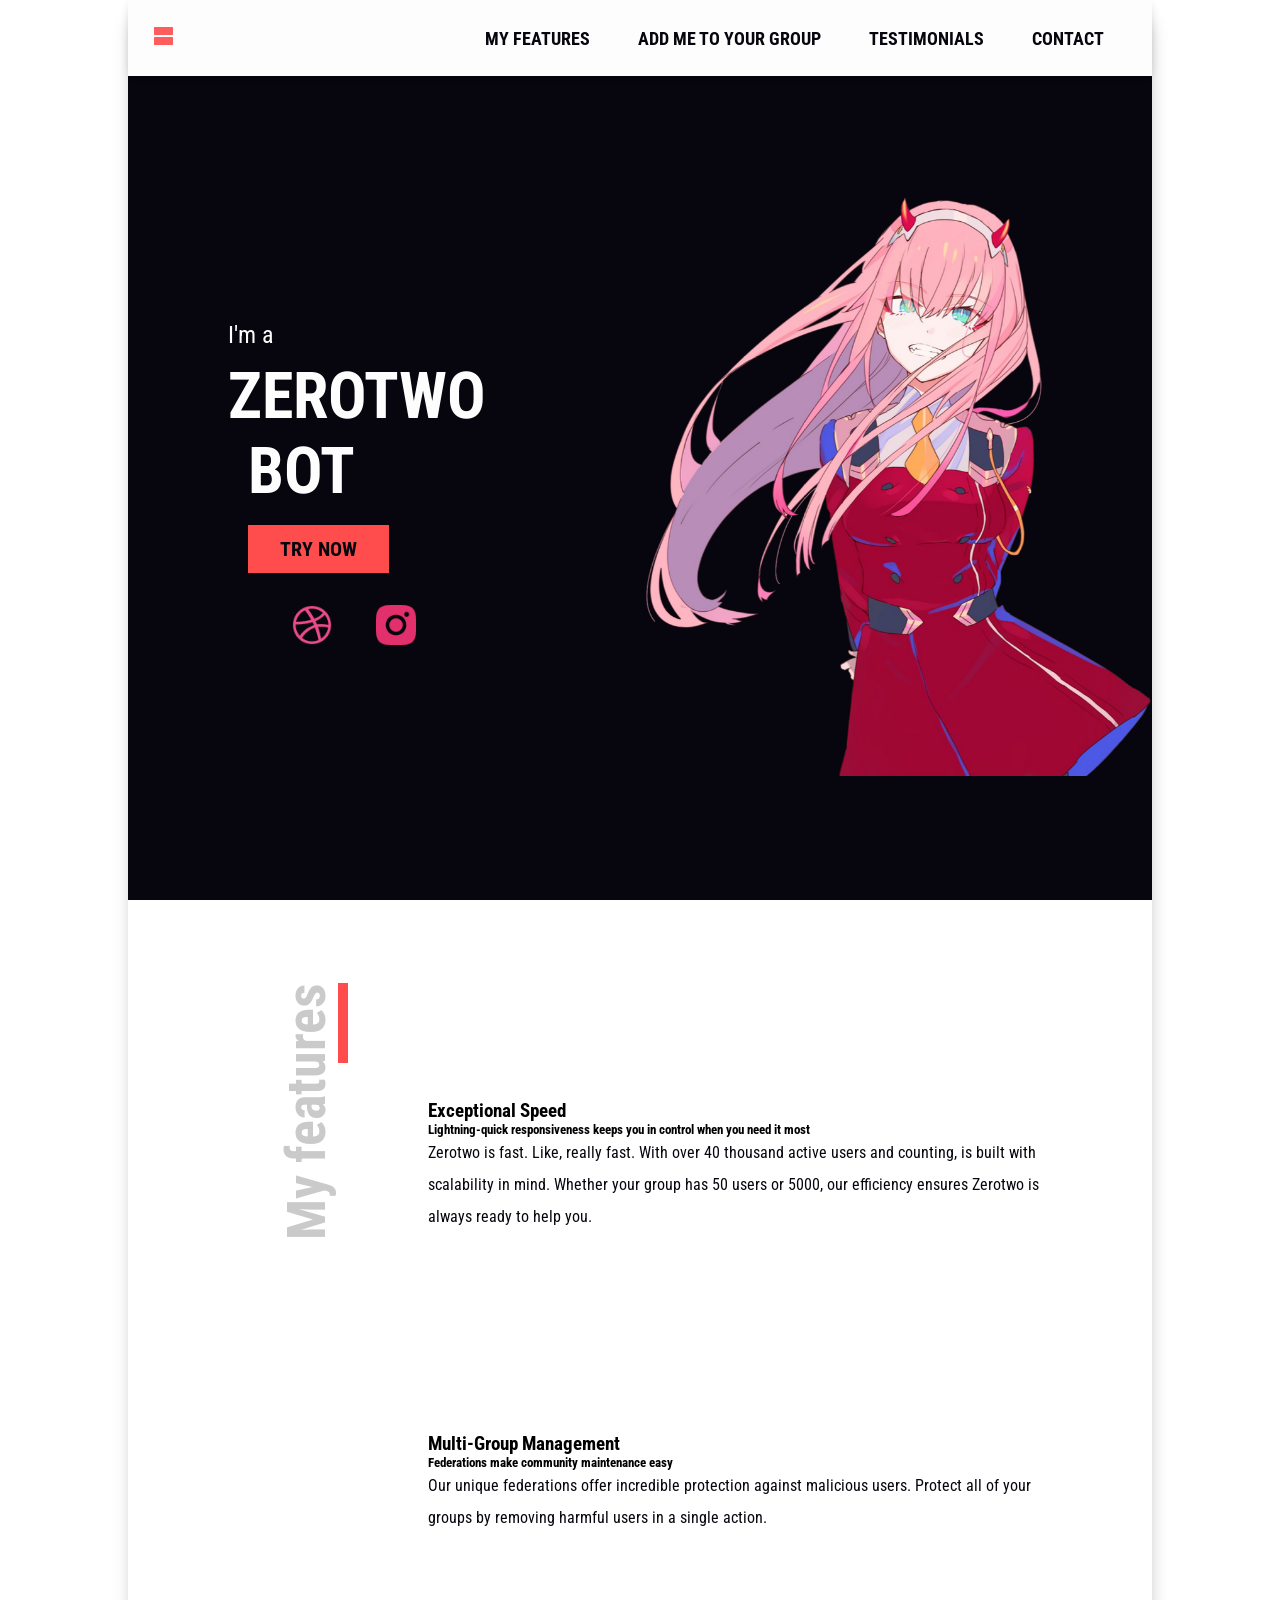
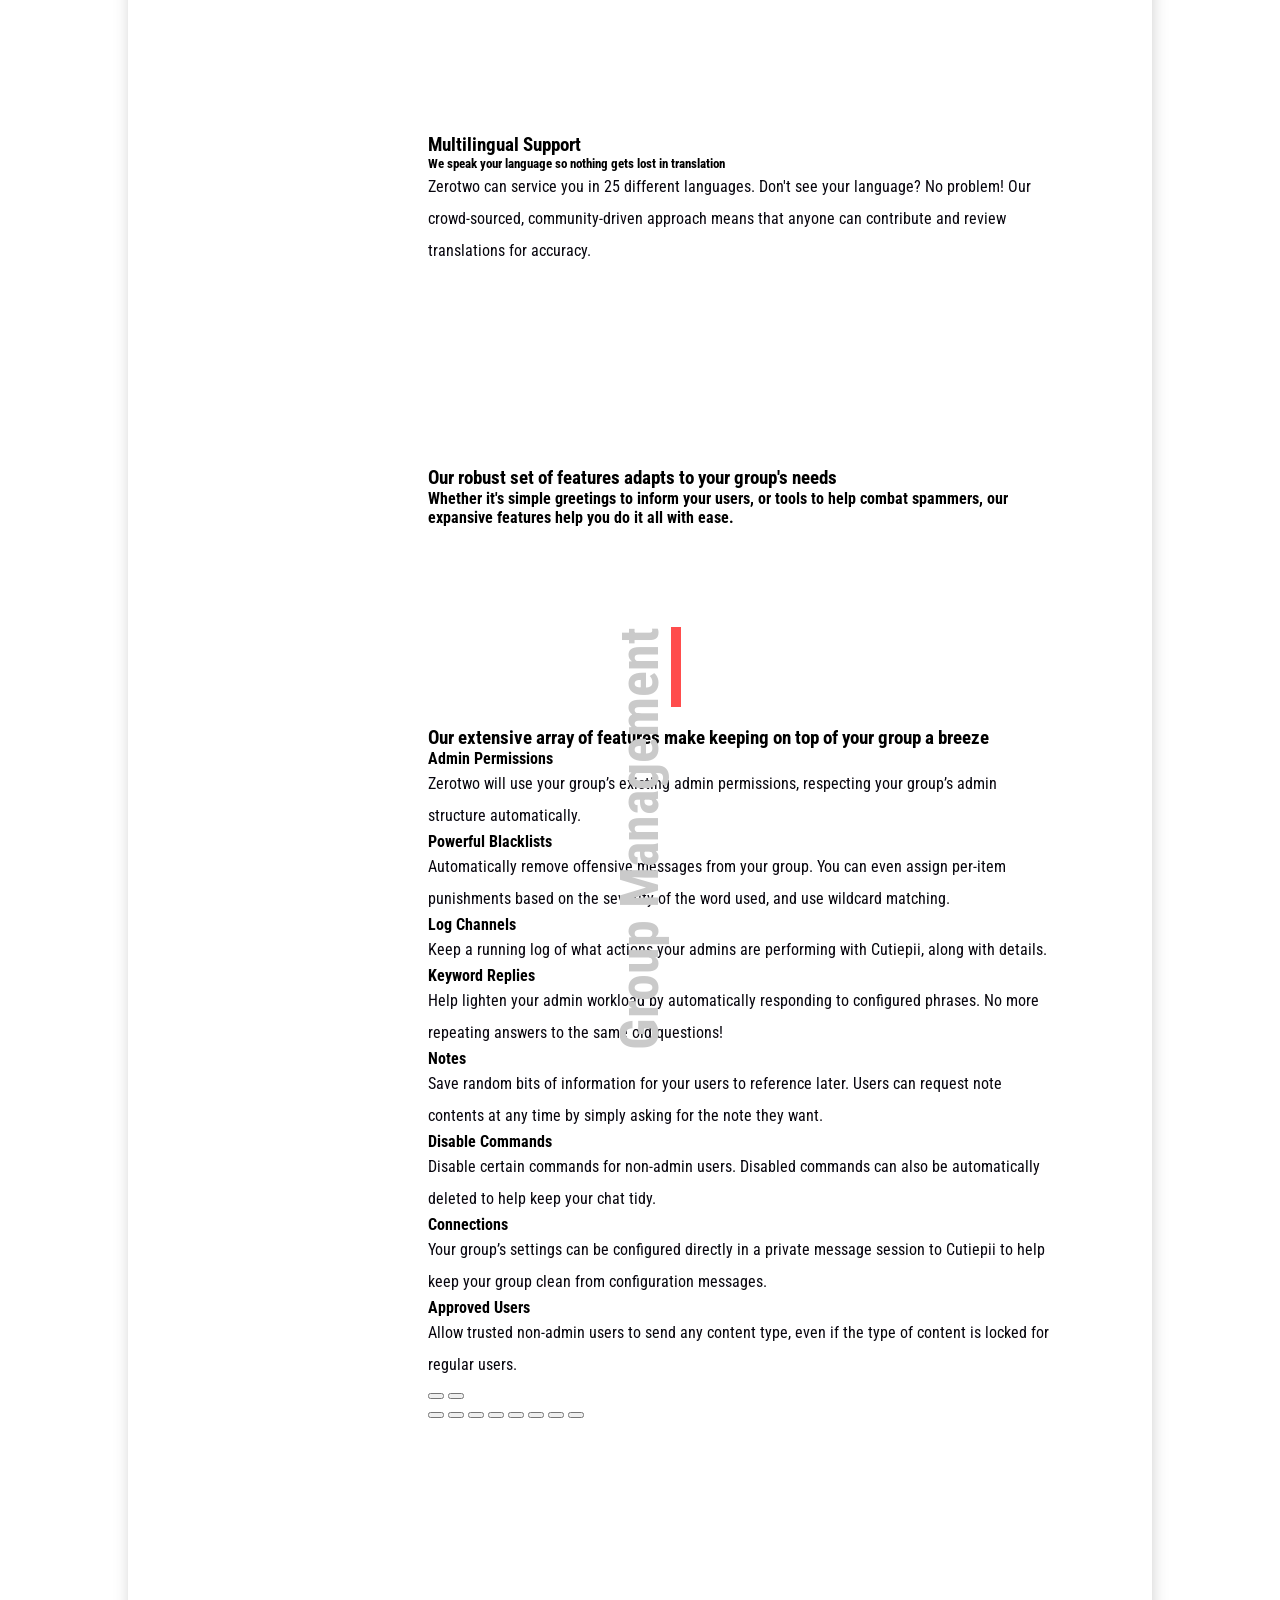
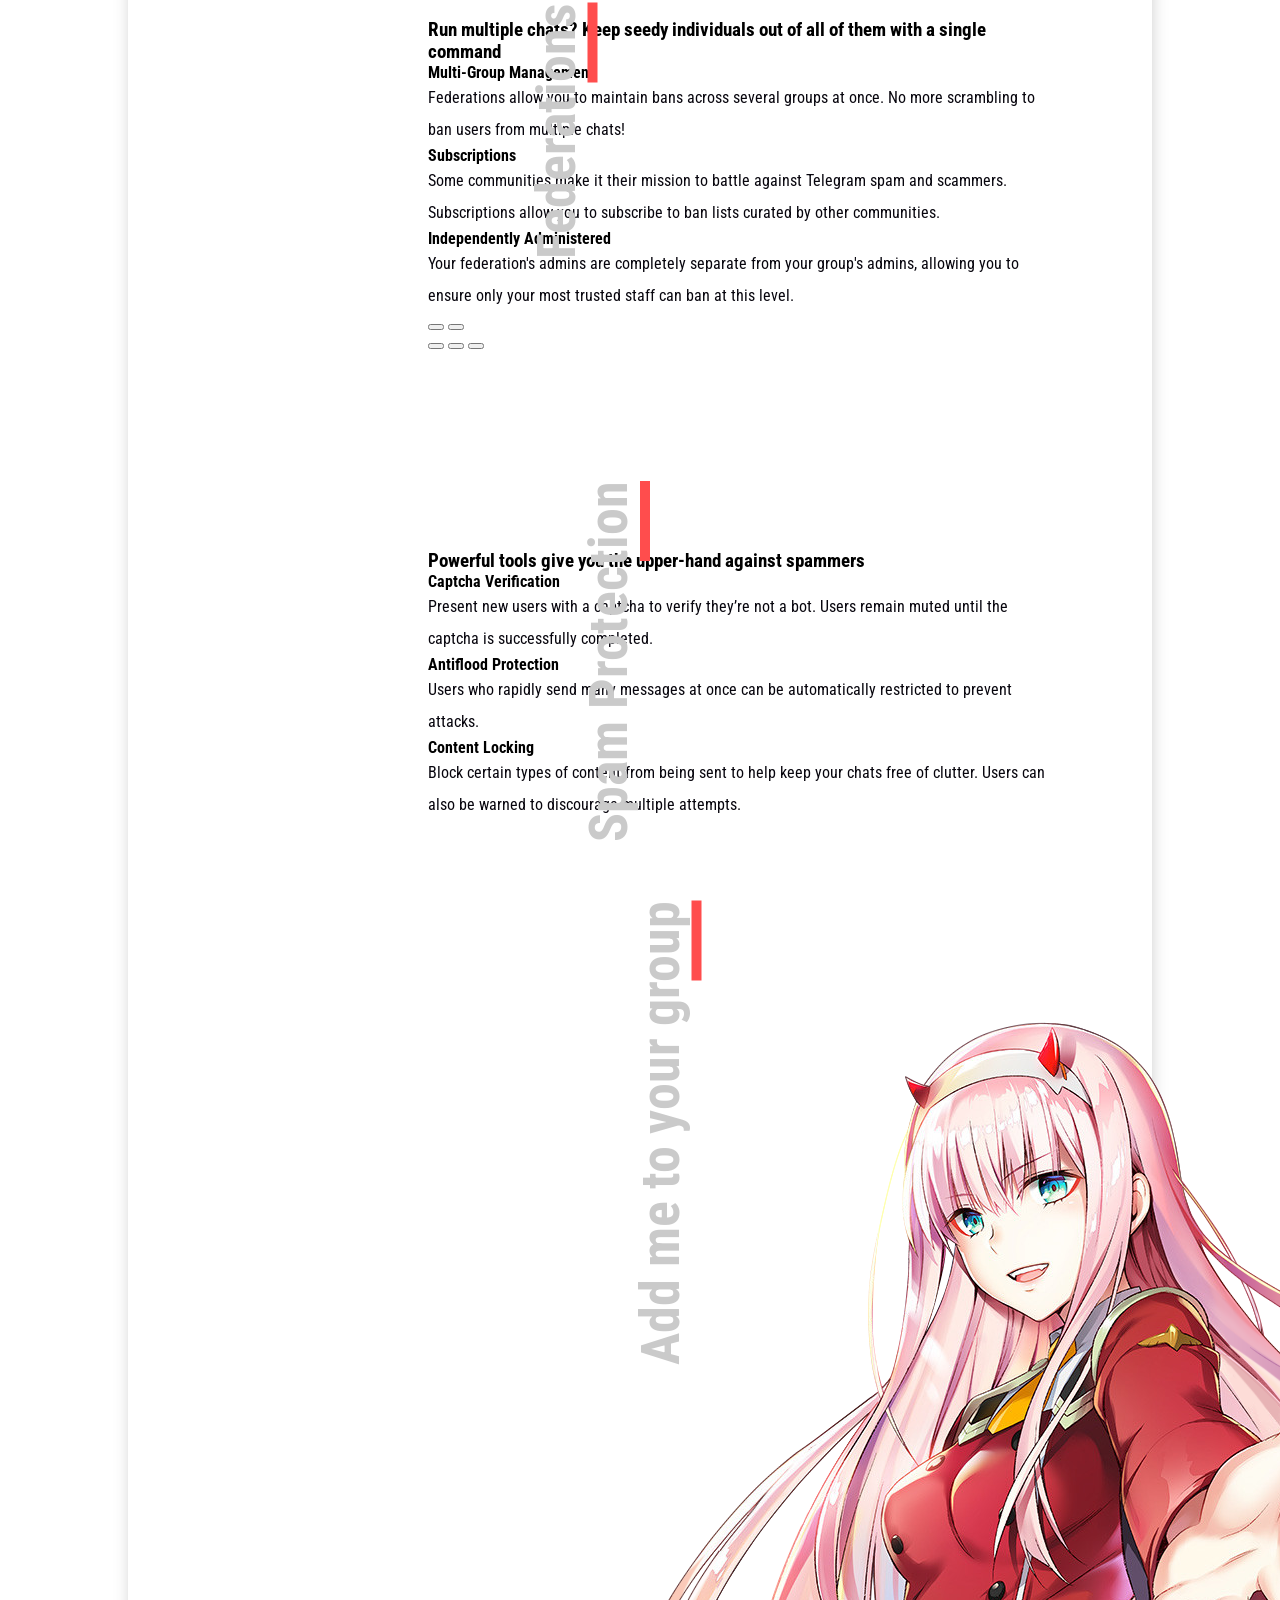
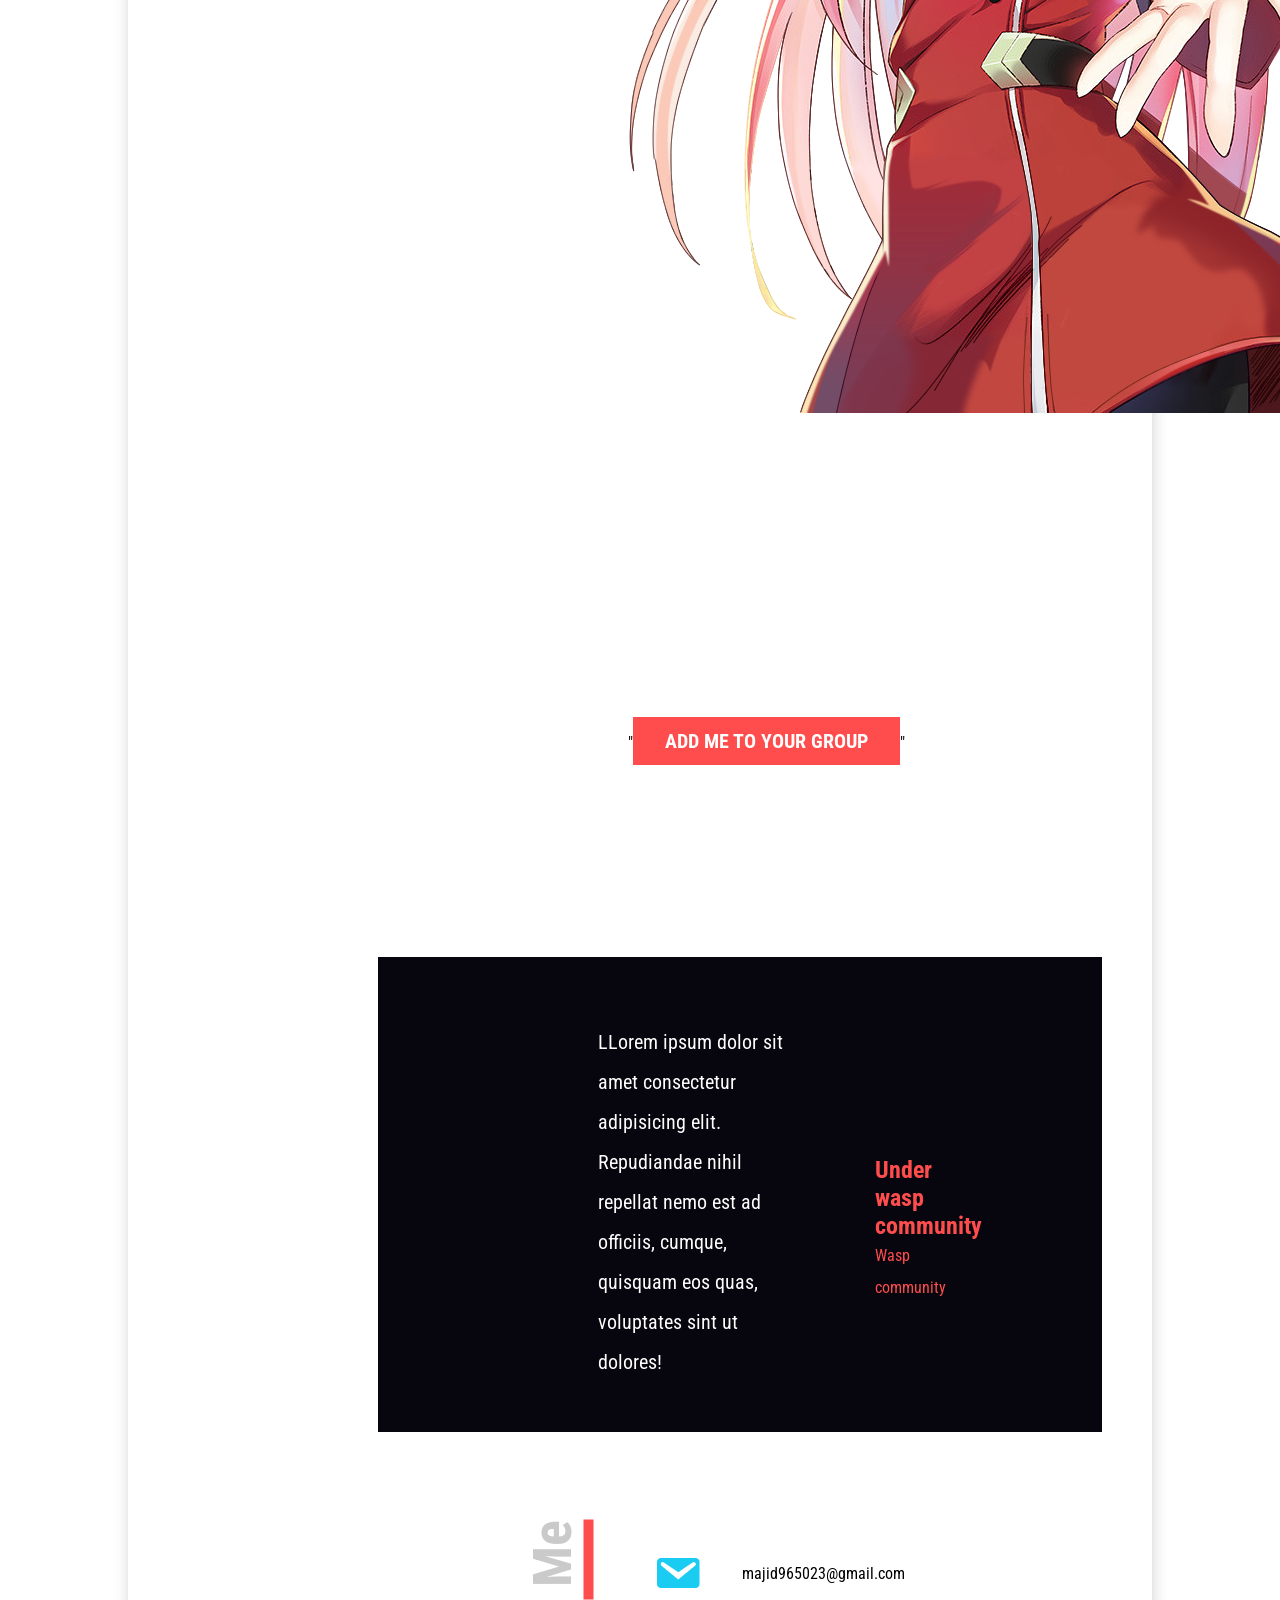
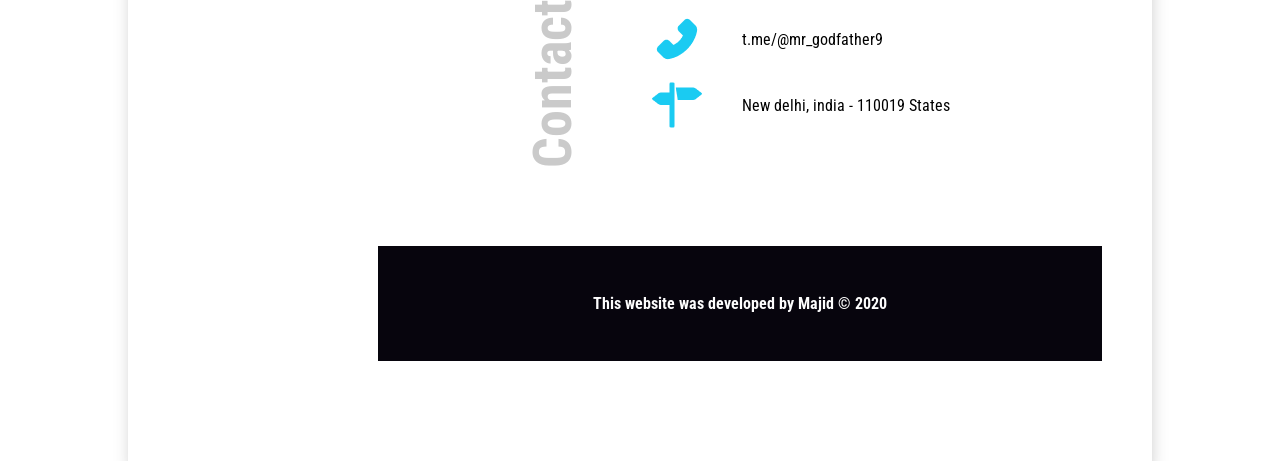
==== index.html @ 20d158ed "Update index.html" ====
<!DOCTYPE html>
<html lang="en">
  <head>
    <meta charset="UTF-8" />
    <meta name="viewport" content="width=device-width, initial-scale=1.0" />
    <title>Zerotwobot</title>
    <link rel="stylesheet" href="https://unpkg.com/aos@next/dist/aos.css" />
    <link rel="stylesheet" href="style.css" />
  </head>
  <body>
    <div class="wrapper">
      <header id="home">
        <nav class="desktop-nav">
          <div class="logo">
            <a href="#home">
              <img src="images/logo.png" alt="" />
            </a>
          </div>

          <ul>
            <li>
              <a href="#My-features">My features</a>
            </li>
            <li>
              <a href="#add me">Add me to your group</a>
            </li>
            <li>
              <a href="#testimonials">Testimonials</a>
            </li>
            <li>
              <a href="#contact">Contact</a>
            </li>
          </ul>
        </nav>

        <nav class="mobile-nav">
          <div class="logo">
            <a href="#home">
              <img src="images/logo.png" alt="" />
            </a>
          </div>

          <div class="menu-btn">
            <img src="images/menu-icon.png" alt="" />
          </div>
        </nav>

        <div class="mobile-menu-container">
          <ul>
            <li>
              <a href="#My-features">My features</a>
            </li>
            <li>
              <a href="#add me">Add me to your group</a>
            </li>
            <li>
              <a href="#testimonials">Testimonials</a>
            </li>
            <li>
              <a href="#contact">Contact</a>
            </li>
          </ul>
        </div>

        <div class="hero-container">
          <div class="left">
            <p class="i-am">
              I'm a
            </p>
            <h2>
              Zerotwo
            </h2>
            <h2>
              Bot
            </h2>

            <a href="https://telegram.me/Misszero_bot?startgroup=botstart" class="btn">Try Now</a>

            <div class="social-icons">
              <a href="#">
                <img src="images/twitter-logo.png" alt="" />
              </a>

              <a href="#">
                <img src="images/dribbble-logo.png" alt="" />
              </a>

              <a href="#">
                <img src="images/instagram-logo.png" alt="" />
              </a>
            </div>
          </div>

          <div class="right">
            <img src="images/PngItem_2303884.png" alt="" />
          </div>
        </div>
      </header>

      <section id="My-features">
        <h2>My features</h2>
        <div class="section-content">
          <section class="promo-area text-center">
<div class="container row justify-between">
<div class="col-5 promo-heading promo-left pr-4">
<h3 class="promo-title"><i class="fas fa-bolt"></i> Exceptional Speed</h3>
<h5 class="promo-subtitle">Lightning-quick responsiveness keeps you in control when you need it most</h5>
</div>
<div class="col-5 promo-description promo-right">
<p>Zerotwo is fast. Like, really fast. With over 40 thousand active users and counting, is built with scalability in mind. Whether your group has 50 users or 5000, our efficiency ensures Zerotwo is always ready to help you.</p>
</div>
</div>
</section>
<section class="promo-area text-center">
<div class="container row justify-between">
<div class="col-5 promo-heading promo-right pl-4">
<h3 class="promo-title"><i class="fas fa-sitemap"></i> Multi-Group Management</h3>
<h5 class="promo-subtitle">Federations make community maintenance easy</h5>
</div>
<div class="col-5 promo-description promo-left">
<p>Our unique federations offer incredible protection against malicious users. Protect all of your groups by removing harmful users in a single action.</p>
</div>
</div>
</section>
<section class="promo-area text-center">
<div class="container row justify-between">
<div class="col-5 promo-heading promo-left pr-4">
<h3 class="promo-title"><i class="fas fa-globe-europe"></i> Multilingual Support</h3>
<h5 class="promo-subtitle">We speak your language so nothing gets lost in translation</h5>
</div>
<div class="col-5 promo-description promo-right">
<p>Zerotwo can service you in 25 different languages. Don&#39;t see your language? No problem! Our crowd-sourced, community-driven approach means that anyone can contribute and review translations for accuracy.</p>
</div>
</div>
</section>
          
<section class="splash-area-features">
<div class="row">
<div class="container splash-area-features-text">
<h1 class="splash-title-features">Our robust set of features adapts to your group's needs</h1>
<h4 class="splash-desc-features">Whether it's simple greetings to inform your users, or tools to help combat
spammers, our expansive features help you do it all with ease.</h4>
</div>
</div>
</section>
<section id="feature-1" class="feature-area">
<div class="container">
<h2>Group Management</h2>
<h3>Our extensive array of features make keeping on top of your group a breeze</h3>
<div class="feature-glider">
<div class="glider-track" data-glide-el="track">
<div class="glider-tiles row align-stretch">
<div class="col-3 my-1">
<div class="feature-card">
<div class="feature-card-title">
<i class="fas fa-gavel"></i>
<h4>Admin Permissions</h4>
</div>
<div class="feature-card-body">
<p>Zerotwo will use your group’s existing admin permissions, respecting your group’s admin
structure
automatically.</p>
</div>
</div>
 </div>
<div class="col-3 my-1">
<div class="feature-card">
<div class="feature-card-title">
<i class="fas fa-comment-slash"></i>
<h4>Powerful Blacklists</h4>
</div>
<div class="feature-card-body">
<p>Automatically remove offensive messages from your group. You can even assign per-item
punishments
based on the severity of the word used, and use wildcard matching.</p>
</div>
</div>
</div>
<div class="col-3 my-1">
<div class="feature-card">
<div class="feature-card-title">
<i class="fas fa-clipboard-list"></i>
<h4>Log Channels</h4>
</div>
<div class="feature-card-body">
<p>Keep a running log of what actions your admins are performing with Cutiepii, along with
details.</p>
</div>
</div>
</div>
<div class="col-3 my-1">
<div class="feature-card">
<div class="feature-card-title">
<i class="far fa-comment-dots"></i>
<h4>Keyword Replies</h4>
</div>
<div class="feature-card-body">
<p>Help lighten your admin workload by automatically responding to configured phrases.
No
more repeating
answers to the same old questions!</p>
</div>
</div>
</div>
<div class="col-3 my-1">
<div class="feature-card">
<div class="feature-card-title">
<i class="fas fa-sticky-note"></i>
<h4>Notes</h4>
</div>
<div class="feature-card-body">
<p>Save random bits of information for your users to reference later. Users can request
note
contents at
any time by simply asking for the note they want.</p>
</div>
</div>
</div>
<div class="col-3 my-1">
<div class="feature-card">
<div class="feature-card-title">
<i class="fas fa-ban"></i>
<h4>Disable Commands</h4>
</div>
<div class="feature-card-body">
<p>Disable certain commands for non-admin users. Disabled commands can also be
automatically
deleted to
help keep your chat tidy.</p>
</div>
</div>
</div>
<div class="col-3 my-1">
<div class="feature-card">
<div class="feature-card-title">
<i class="fas fa-plug"></i>
<h4>Connections</h4>
</div>
<div class="feature-card-body">
<p>Your group’s settings can be configured directly in a private message session to Cutiepii
to
help keep
your group clean from configuration messages.</p>
</div>
</div>
</div>
<div class="col-3 my-1">
<div class="feature-card">
<div class="feature-card-title">
<i class="fas fa-user-check"></i>
<h4>Approved Users</h4>
</div>
<div class="feature-card-body">
<p>Allow trusted non-admin users to send any content type, even if the type of content
is
locked for
regular users.</p>
</div>
</div>
</div>
</div>
</div>
<div class="glider-arrows" data-glide-el="controls">
<button class="glider-arrow glider-arrow-l" data-glide-dir="<"><i class="fas fa-chevron-circle-left"></i></button>
<button class="glider-arrow glider-arrow-r" data-glide-dir=">"><i class="fas fa-chevron-circle-right"></i></button>
</div>
<div class="glider-bullets" data-glide-el="controls[nav]">
<button class="glider-bullet" data-glide-dir="=0"></button>
<button class="glider-bullet" data-glide-dir="=1"></button>
<button class="glider-bullet" data-glide-dir="=2"></button>
<button class="glider-bullet" data-glide-dir="=3"></button>
<button class="glider-bullet" data-glide-dir="=4"></button>
<button class="glider-bullet" data-glide-dir="=5"></button>
<button class="glider-bullet" data-glide-dir="=6"></button>
<button class="glider-bullet" data-glide-dir="=7"></button>
</div>
</div>
</div>
</section>
<section id="feature-2" class="feature-area">
<div class="container">
<h2>Federations</h2>
<h3>Run multiple chats? Keep seedy individuals out of all of them with a single command</h3>
<div class="feature-glider">
<div class="glider-track" data-glide-el="track">
<div class="glider-tiles row align-stretch">
<div class="col-3 my-1">
<div class="feature-card">
<div class="feature-card-title">
<h4>Multi-Group Management</h4>
</div>
<div class="feature-card-body">
<p>Federations allow you to maintain bans across several groups at once. No more scrambling to ban
users
from multiple chats!</p>
</div>
</div>
</div>
<div class="col-3 my-1">
<div class="feature-card">
<div class="feature-card-title">
<h4>Subscriptions</h4>
</div>
<div class="feature-card-body">
<p>Some communities make it their mission to battle against Telegram spam and scammers.
Subscriptions
allow you to subscribe to ban lists curated by other communities.</p>
</div>
</div>
</div>
<div class="col-3 my-1">
<div class="feature-card">
<div class="feature-card-title">
<h4>Independently Administered</h4>
</div>
<div class="feature-card-body">
<p>Your federation's admins are completely separate from your group's admins, allowing you to ensure
only your most trusted staff can ban at this level.</p>
</div>
</div>
</div>
</div>
</div>
<div class="glider-arrows" data-glide-el="controls">
<button class="glider-arrow glider-arrow-l" data-glide-dir="<"><i class="fas fa-chevron-circle-left"></i></button>
<button class="glider-arrow glider-arrow-r" data-glide-dir=">"><i class="fas fa-chevron-circle-right"></i></button>
</div>
<div class="glider-bullets" data-glide-el="controls[nav]">
<button class="glider-bullet" data-glide-dir="=0"></button>
<button class="glider-bullet" data-glide-dir="=1"></button>
<button class="glider-bullet" data-glide-dir="=2"></button>
</div>
</div>
</div>
</section>
<section id="feature-3" class="feature-area">
<div class="container">
<h2>Spam Protection</h2>
<h3>Powerful tools give you the upper-hand against spammers</h3>
<div class="feature-glider">
<div class="glider-track" data-glide-el="track">
<div class="glider-tiles row align-stretch">
<div class="col-3 my-1">
<div class="feature-card">
<div class="feature-card-title">
<i class="fas fa-sync-alt"></i>
<h4>Captcha Verification</h4>
</div>
<div class="feature-card-body">
<p>Present new users with a captcha to verify they’re not a bot. Users remain muted
until the captcha is
successfully completed.</p>
</div>
</div>
</div>
<div class="col-3 my-1">
<div class="feature-card">
<div class="feature-card-title">
<i class="fas fa-water"></i>
<h4>Antiflood Protection</h4>
</div>
<div class="feature-card-body">
<p>Users who rapidly send many messages at once can be automatically restricted to
prevent attacks.</p>
</div>
</div>
</div>
<div class="col-3 my-1">
<div class="feature-card">
<div class="feature-card-title">
<i class="fas fa-lock"></i>
<h4>Content Locking</h4>
</div>
<div class="feature-card-body">
<p>Block certain types of content from being sent to help keep your chats free of
clutter. Users can
also be warned to discourage multiple attempts.</p>
</div>
</div>
</div>
</div>
</div>
        </div>
      </section>

      <section id="add me">
        <h2>Add me to your group</h2>

        <div class="section-content">
          <div class="work-container">
            <img src="images/zerotwo2.png" alt="" />
            <img src="images/20210403_175042.png" alt="" />
            <img src="images/20210403_175629.png" alt="" />
            <img class="mobile-hide" src="images/project4.png" alt="" />
            <img class="mobile-hide" src="images/project5.png" alt="" />
            <img class="mobile-hide" src="images/project6.png" alt="" />
          </div>
          "<a href="#" class="btn light"> Add me to your group </a>"
        </div>
      </section>

      <div id="testimonials"></div>

      <section class="testimonials-section">
        <img class="quote-icon" src="images/quote-icon.png" alt="" />
        <p class="testimonial-text">
          LLorem ipsum dolor sit amet consectetur adipisicing elit. Repudiandae
          nihil repellat nemo est ad officiis, cumque, quisquam eos quas,
          voluptates sint ut dolores!
        </p>

        <div class="says">
          <img src="images/testimonial1.png" alt="" />
          <h3>Under wasp community</h3>
          <p class="company-name">Wasp community</p>
        </div>
      </section>

      <section id="contact">
        <h2>Contact Me</h2>

        <div class="section-content">
          <div class="email">
            <img src="images/mail-icon.png" alt="" />
            <div class="contact-text">majid965023@gmail.com</div>
          </div>

          <div class="phone">
            <img src="images/phone-icon.png" alt="" />
            <div class="contact-text">t.me/@mr_godfather9</div>
          </div>

          <div class="address">
            <img src="images/address-logo.png" alt="" />
            <div class="contact-text">
              New delhi, india - 110019
              States
            </div>
          </div>
        </div>
      </section>

      <footer>
        This website was developed by Majid &copy; 2020
      </footer>
    </div>

    <script>
      const menuBtn = document.querySelector(".menu-btn");
      const mobileMenuContainer = document.querySelector(
        ".mobile-menu-container"
      );
      const mobileMenuItems = document.querySelectorAll(
        ".mobile-menu-container ul li a"
      );

      menuBtn.addEventListener("click", function () {
        mobileMenuContainer.classList.toggle("active");
      });

      mobileMenuItems.forEach((i) => {
        i.addEventListener("click", function () {
          mobileMenuContainer.classList.remove("active");
        });
      });
    </script>
  </body>
</html>
---- style.css ----
@import url("https://fonts.googleapis.com/css2?family=Roboto+Condensed:wght@400;700&display=swap");

* {
  margin: 0;
  box-sizing: border-box;
}

html {
  scroll-behavior: smooth;
}

.wrapper {
  width: 1024px;
  margin: 0 auto;
  font-family: "Roboto Condensed", sans-serif;
  box-shadow: 1px 18px 18px -5px rgba(0, 0, 0, 0.3);
}

p {
  font-size: 16px;
  color: #07050d;
  line-height: 2;
  margin: 24px 0;
}

/* Header - Navigation */

header {
  height: 100vh;
  background: #07050d;
  overflow: hidden;
}

header .desktop-nav {
  background: #fdfdfd;
  display: flex;
  justify-content: space-between;
  align-items: center;
  padding: 24px;

  position: fixed;
  top: 0;
  width: 1024px;
  z-index: 200;
  box-shadow: 0 2px 10px -3px rgba(0, 0, 0, 0.2);
}

header .desktop-nav ul {
  display: flex;
  list-style: none;
}

header .desktop-nav ul li {
  margin: 0 24px;
}

header .desktop-nav a {
  text-decoration: none;
  color: #07050d;
  text-transform: uppercase;
  font-weight: bold;
  font-size: 18px;
}

/* Header - Hero */

header .hero-container {
  display: flex;
  justify-content: space-between;
  align-items: center;
  padding-top: 76px;
  height: 100%;
}

header .hero-container .left {
  flex: 1;
  margin-left: 100px;
}

header .hero-container .left p.i-am {
  font-size: 24px;
  color: #fdfdfd;
  margin: 0;
}

header .hero-container .left h2 {
  font-size: 64px;
  color: #fdfdfd;
  text-transform: uppercase;
}

header .hero-container .left h2:nth-of-type(2) {
  margin-left: 20px;
}

.btn {
  background: #ff4d4d;
  text-decoration: none;
  color: #07050d;
  margin: 16px 0;
  display: inline-block;
  padding: 12px 32px;
  font-size: 20px;
  font-weight: bold;
  text-transform: uppercase;
}

.btn.light {
  color: #fdfdfd;
}

.hero-container .left .btn {
  margin-left: 20px;
}

.hero-container .left .social-icons img {
  margin: 16px 20px;
  height: 40px;
}

.hero-container .left .social-icons a {
  text-decoration: none;
}

.hero-container .right img {
  height: 580px;
}

/* Section */

section {
  padding: 100px 50px;
}

section .section-content {
  margin-left: 200px;
}

section h2 {
  transform: rotate(-90deg);
  position: absolute;
  color: #cacaca;
  font-size: 54px;
  margin-top: 80px;
}

section h2::after {
  content: "";
  height: 10px;
  width: 80px;
  display: block;
  background: #ff4d4d;
  right: 0;
  position: absolute;
}

section .section-content p:first-of-type {
  margin: 0;
}

/* Work Section */

section .work-container {
  display: grid;
  grid-template-columns: 1fr 1fr 1fr;
}

/* Testimonials Section */

.testimonials-section {
  background: #07050d;
  color: #fdfdfd;
  display: flex;
  position: relative;
  align-items: center;
  padding: 65px 120px 50px 120px;
}

.testimonials-section p {
  color: #fdfdfd;
  padding: 0 24px;
}

.testimonials-section .says img {
  border-radius: 24px;
  transform: rotate(-4deg);
}

.testimonials-section .says h3 {
  margin-top: 36px;
  font-size: 24px;
  margin-left: 24px;
  color: #ff4d4d;
}

.testimonials-section .says .company-name {
  margin-top: 0;
  color: #ff4d4d;
}

.testimonials-section .testimonial-text {
  padding-left: 100px;
  padding-right: 48px;
  font-size: 20px;
}

.testimonials-section .quote-icon {
  opacity: 0.5;
  position: absolute;
  top: 72px;
  left: 95px;
}

/* Contact Section */

section .email,
section .phone,
section .address {
  display: flex;
  align-items: center;
  margin: 16px 24px;
}

section .contact-text {
  margin-left: 40px;
}

/* Footer */

footer {
  background: #07050d;
  color: #fdfdfd;
  padding: 48px;
  text-align: center;
  font-weight: bold;
}

/* Additional Styles */

#testimonials {
  margin-bottom: 76px;
}

/* Hidden Elements */

.mobile-nav,
.mobile-menu-container {
  display: none;
}

/* Media Queries */

@media (max-width: 600px) {
  .wrapper {
    width: auto;
  }

  header .desktop-nav {
    display: none;
  }

  header .mobile-nav {
    display: flex;
    background: #fdfdfd;
    justify-content: space-between;
    padding: 16px 24px;
    position: fixed;
    width: 100%;
    z-index: 400;
    box-shadow: 0 2px 10px -3px rgba(0, 0, 0, 0.2);
  }

  header .mobile-nav .menu-btn {
    cursor: pointer;
  }

  header .hero-container {
    position: relative;
  }

  header .hero-container .right {
    position: absolute;
    right: -253px;
  }

  header .hero-container .left {
    z-index: 100;
    margin-left: 40px;
  }

  header .hero-container .left h2 {
    font-size: 48px;
  }

  .hero-container .left .social-icons img {
    margin: 16px 20px;
  }

  /* Sections */

  section {
    padding: 100px 30px 0 30px;
  }

  section .section-content {
    margin-left: 0;
  }

  section h2 {
    transform: rotate(0deg);
    font-size: 36px;
    margin-top: 0;
    margin-bottom: 36px;
    display: inline-block;
    position: relative;
  }

  section h2::after {
    height: 4px;
    width: 60px;
  }

  /* My Work Section */

  section .work-container {
    grid-template-columns: 1fr;
  }

  section .work-container img {
    width: 100%;
    height: 300px;
    object-fit: cover;
  }

  section#work {
    padding: 100px 0 0 0;
  }

  section#work h2 {
    padding-left: 30px;
  }

  section#work .btn {
    margin-left: 30px;
    margin-top: 48px;
  }

  section .work-container img.mobile-hide {
    display: none;
  }

  /* Testimonials Section */

  .testimonials-section {
    flex-direction: column;
    padding: 50px 30px;
    padding-top: 140px;
  }

  .testimonials-section .testimonial-text {
    padding-left: 0;
    padding-right: 0;
    margin-bottom: 48px;
  }

  .testimonials-section .quote-icon {
    transform: rotate(16deg);
    top: 48px;
    left: 24px;
  }

  /* Contact Section */

  section .email,
  section .phone,
  section .address {
    flex-direction: column;
    margin: 0;
  }

  section .contact-text {
    margin-left: 0;
    margin-top: 24px;
    margin-bottom: 36px;
    text-align: center;
  }

  /* Mobile Menu Items */

  .mobile-menu-container {
    display: flex;
    height: 100%;
    align-items: center;
    justify-content: center;
    position: fixed;
    background: #07050d;
    z-index: 300;
    width: 100%;
    left: 0;
    top: -400px;
    padding-top: 60px;
    opacity: 0;
    pointer-events: none;
    transition: 400ms;
  }

  .mobile-menu-container.active {
    opacity: 1;
    pointer-events: auto;
    top: 0;
  }

  .mobile-menu-container ul {
    list-style: none;
    padding: 0;
  }

  .mobile-menu-container ul li {
    margin: 30px 0;
  }

  .mobile-menu-container ul li a {
    text-decoration: none;
    color: #fdfdfd;
    font-size: 20px;
  }
}

/* Animations */

.hero-container p.i-am {
  animation: fade-down 2000ms forwards;
}

.hero-container .left h2:nth-of-type(1),
.hero-container .left h2:nth-of-type(2),
.hero-container .social-icons img:nth-of-type(1),
.hero-container .social-icons img:nth-of-type(2),
.hero-container .social-icons img:nth-of-type(3),
.hero-container .left .btn {
  opacity: 0;
  animation: fade-in 2000ms forwards;
}

.hero-container .left h2:nth-of-type(1) {
  animation-delay: 1000ms;
}

.hero-container .left h2:nth-of-type(2) {
  animation-delay: 1400ms;
}

.hero-container .social-icons img:nth-of-type(1) {
  animation-delay: 2800ms;
}

.hero-container .social-icons img:nth-of-type(2) {
  animation-delay: 2900ms;
}

.hero-container .social-icons img:nth-of-type(3) {
  animation-delay: 3000ms;
}

.hero-container .left .btn {
  animation-delay: 2500ms;
}

.hero-container .right img {
  opacity: 0;
  transform: translateX(100px);
  animation: fade-left 3000ms forwards;
  animation-delay: 1200ms;
}

@keyframes fade-down {
  from {
    opacity: 0;
    transform: translateY(-50px);
  }
  to {
    opacity: 1;
    transform: translateY(0);
  }
}

@keyframes fade-in {
  from {
    opacity: 0;
  }
  to {
    opacity: 1;
  }
}

@keyframes fade-left {
  to {
    opacity: 1;
    transform: translateY(0);
  }
}
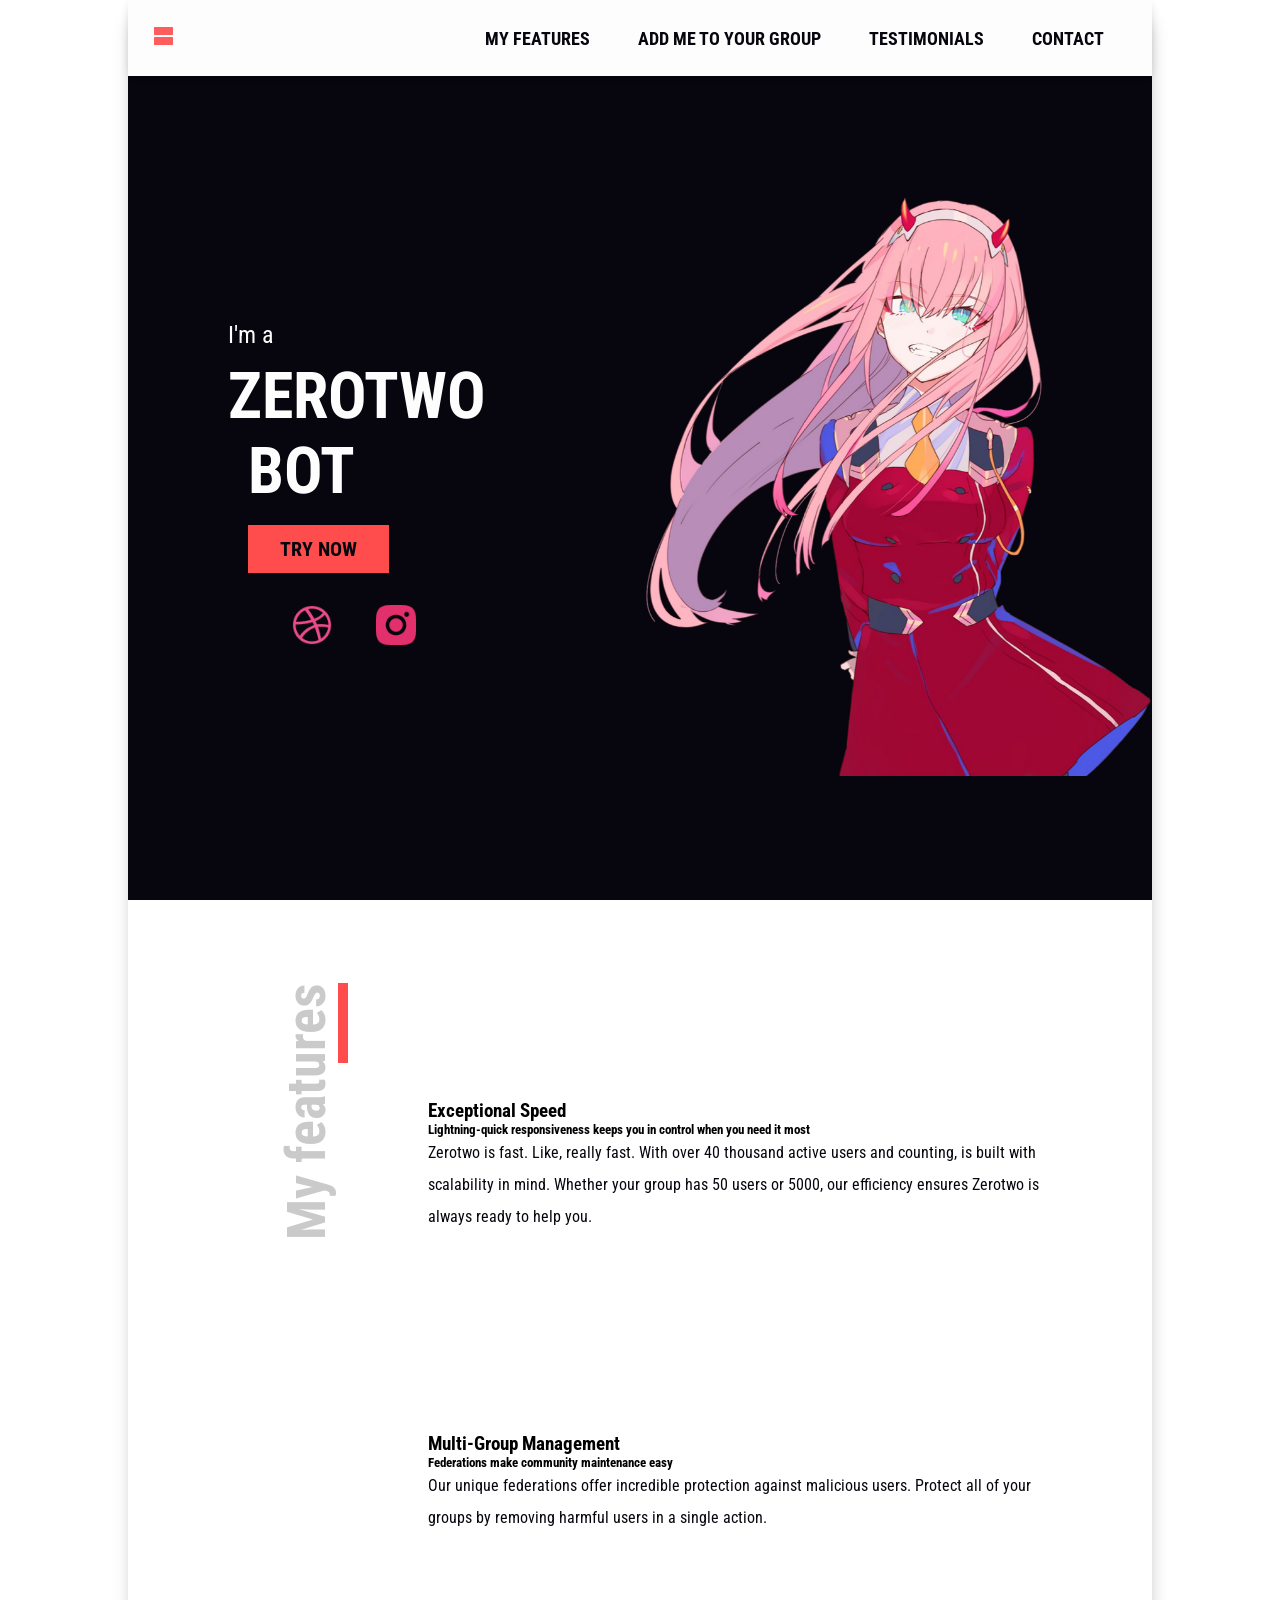
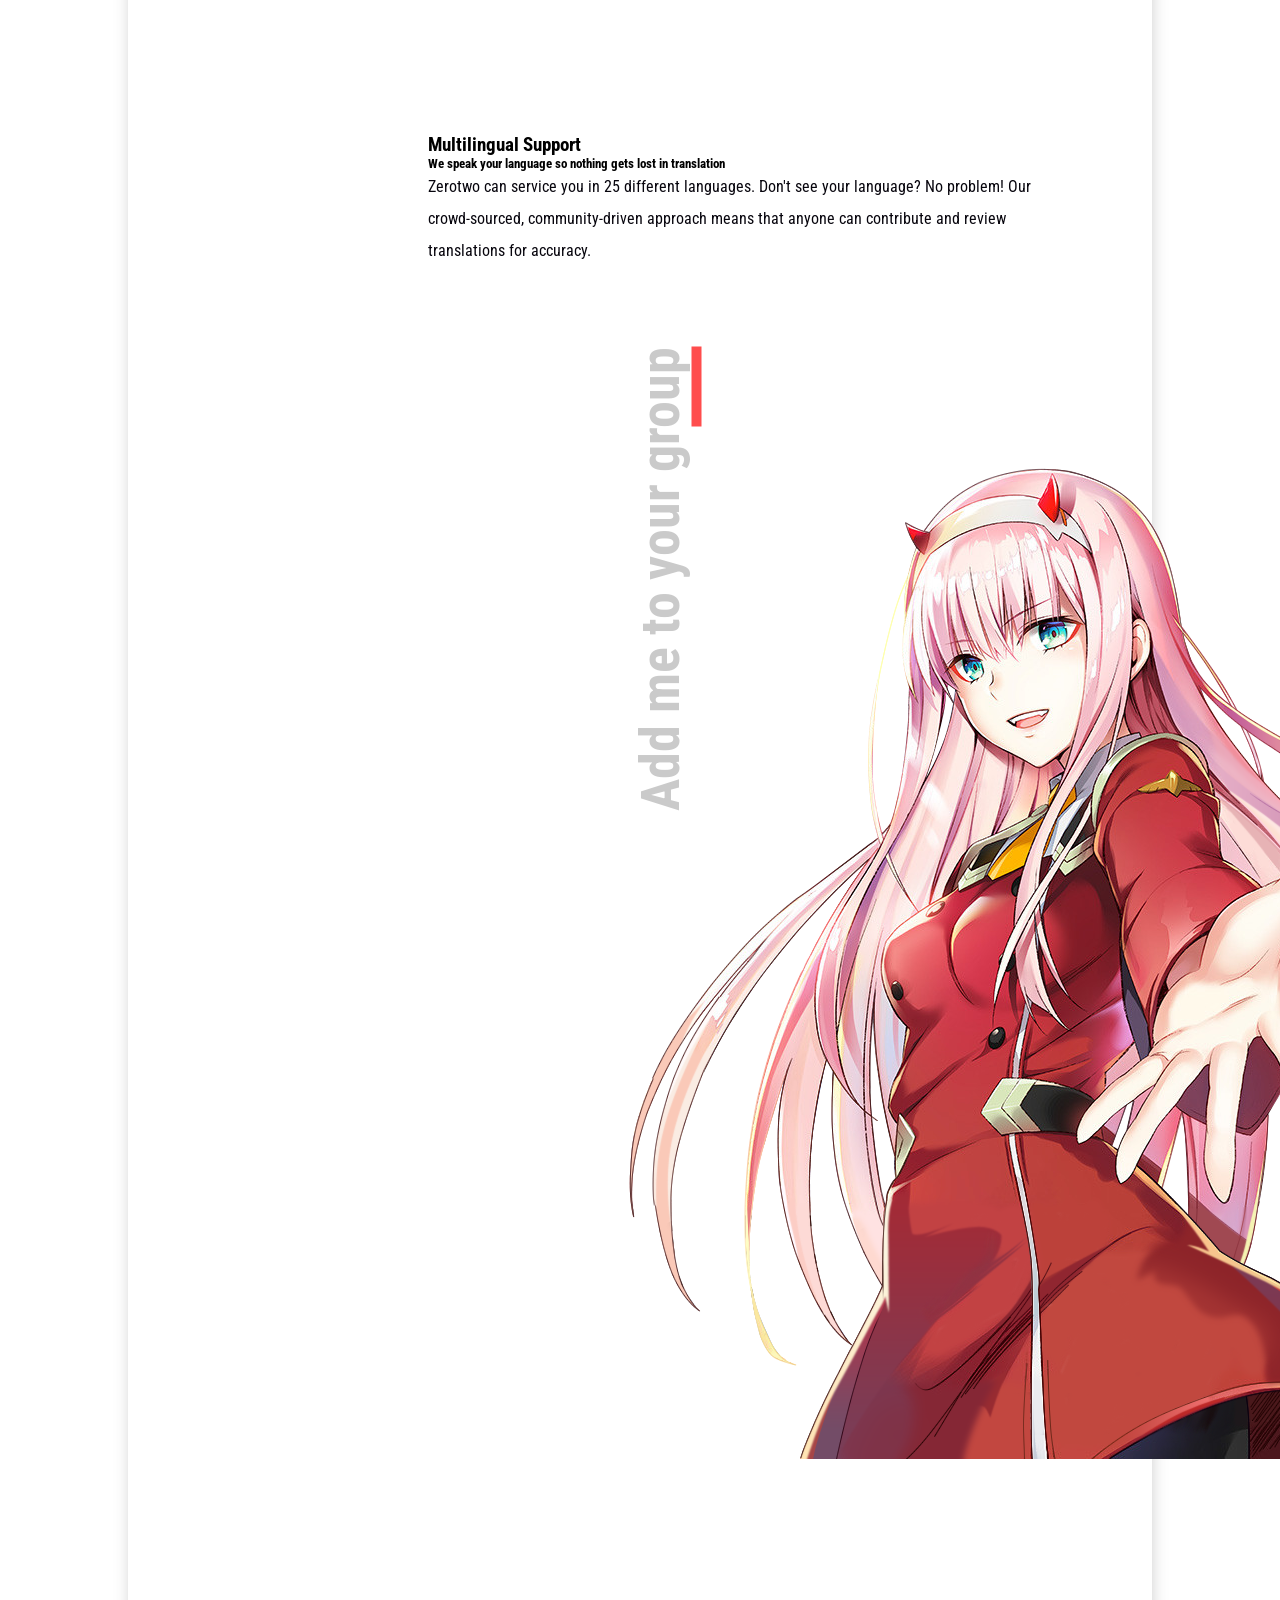
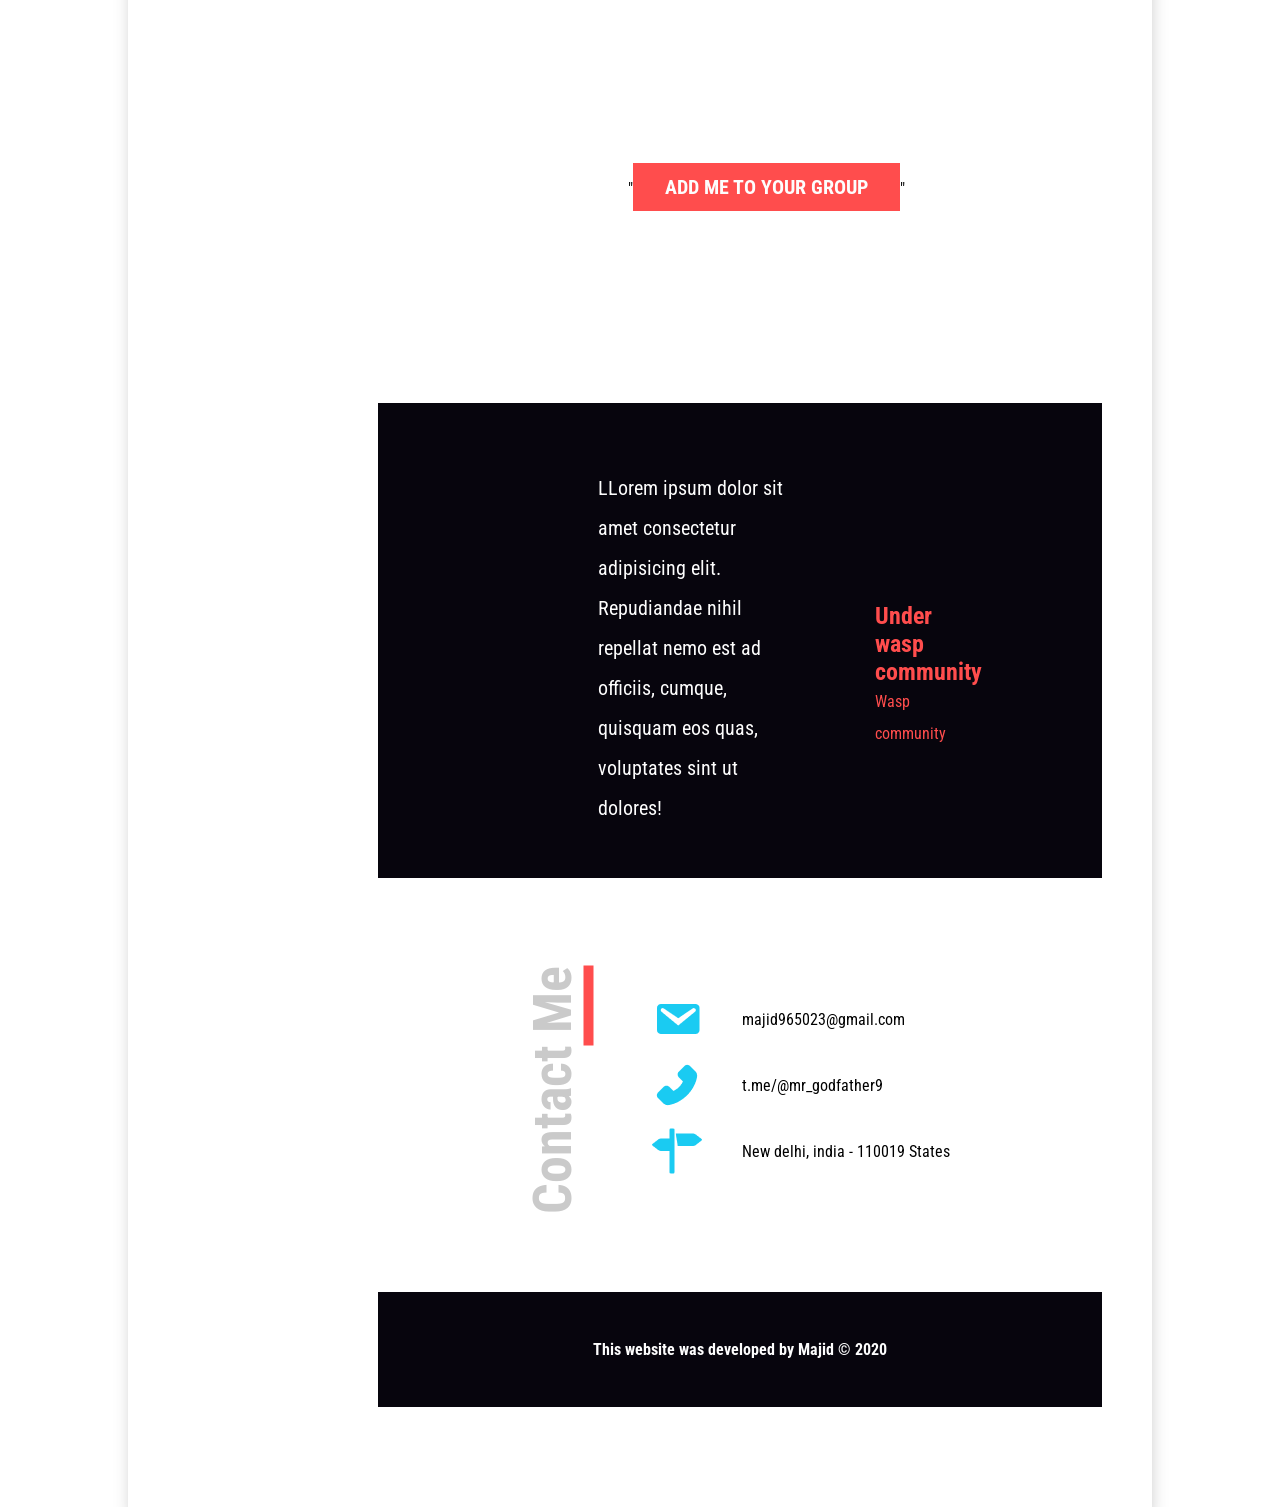
==== commit 21ec3609: "Update index.html" ====
--- a/index.html
+++ b/index.html
@@ -134,254 +134,6 @@
 </div>
 </section>
           
-<section class="splash-area-features">
-<div class="row">
-<div class="container splash-area-features-text">
-<h1 class="splash-title-features">Our robust set of features adapts to your group's needs</h1>
-<h4 class="splash-desc-features">Whether it's simple greetings to inform your users, or tools to help combat
-spammers, our expansive features help you do it all with ease.</h4>
-</div>
-</div>
-</section>
-<section id="feature-1" class="feature-area">
-<div class="container">
-<h2>Group Management</h2>
-<h3>Our extensive array of features make keeping on top of your group a breeze</h3>
-<div class="feature-glider">
-<div class="glider-track" data-glide-el="track">
-<div class="glider-tiles row align-stretch">
-<div class="col-3 my-1">
-<div class="feature-card">
-<div class="feature-card-title">
-<i class="fas fa-gavel"></i>
-<h4>Admin Permissions</h4>
-</div>
-<div class="feature-card-body">
-<p>Zerotwo will use your group’s existing admin permissions, respecting your group’s admin
-structure
-automatically.</p>
-</div>
-</div>
- </div>
-<div class="col-3 my-1">
-<div class="feature-card">
-<div class="feature-card-title">
-<i class="fas fa-comment-slash"></i>
-<h4>Powerful Blacklists</h4>
-</div>
-<div class="feature-card-body">
-<p>Automatically remove offensive messages from your group. You can even assign per-item
-punishments
-based on the severity of the word used, and use wildcard matching.</p>
-</div>
-</div>
-</div>
-<div class="col-3 my-1">
-<div class="feature-card">
-<div class="feature-card-title">
-<i class="fas fa-clipboard-list"></i>
-<h4>Log Channels</h4>
-</div>
-<div class="feature-card-body">
-<p>Keep a running log of what actions your admins are performing with Cutiepii, along with
-details.</p>
-</div>
-</div>
-</div>
-<div class="col-3 my-1">
-<div class="feature-card">
-<div class="feature-card-title">
-<i class="far fa-comment-dots"></i>
-<h4>Keyword Replies</h4>
-</div>
-<div class="feature-card-body">
-<p>Help lighten your admin workload by automatically responding to configured phrases.
-No
-more repeating
-answers to the same old questions!</p>
-</div>
-</div>
-</div>
-<div class="col-3 my-1">
-<div class="feature-card">
-<div class="feature-card-title">
-<i class="fas fa-sticky-note"></i>
-<h4>Notes</h4>
-</div>
-<div class="feature-card-body">
-<p>Save random bits of information for your users to reference later. Users can request
-note
-contents at
-any time by simply asking for the note they want.</p>
-</div>
-</div>
-</div>
-<div class="col-3 my-1">
-<div class="feature-card">
-<div class="feature-card-title">
-<i class="fas fa-ban"></i>
-<h4>Disable Commands</h4>
-</div>
-<div class="feature-card-body">
-<p>Disable certain commands for non-admin users. Disabled commands can also be
-automatically
-deleted to
-help keep your chat tidy.</p>
-</div>
-</div>
-</div>
-<div class="col-3 my-1">
-<div class="feature-card">
-<div class="feature-card-title">
-<i class="fas fa-plug"></i>
-<h4>Connections</h4>
-</div>
-<div class="feature-card-body">
-<p>Your group’s settings can be configured directly in a private message session to Cutiepii
-to
-help keep
-your group clean from configuration messages.</p>
-</div>
-</div>
-</div>
-<div class="col-3 my-1">
-<div class="feature-card">
-<div class="feature-card-title">
-<i class="fas fa-user-check"></i>
-<h4>Approved Users</h4>
-</div>
-<div class="feature-card-body">
-<p>Allow trusted non-admin users to send any content type, even if the type of content
-is
-locked for
-regular users.</p>
-</div>
-</div>
-</div>
-</div>
-</div>
-<div class="glider-arrows" data-glide-el="controls">
-<button class="glider-arrow glider-arrow-l" data-glide-dir="<"><i class="fas fa-chevron-circle-left"></i></button>
-<button class="glider-arrow glider-arrow-r" data-glide-dir=">"><i class="fas fa-chevron-circle-right"></i></button>
-</div>
-<div class="glider-bullets" data-glide-el="controls[nav]">
-<button class="glider-bullet" data-glide-dir="=0"></button>
-<button class="glider-bullet" data-glide-dir="=1"></button>
-<button class="glider-bullet" data-glide-dir="=2"></button>
-<button class="glider-bullet" data-glide-dir="=3"></button>
-<button class="glider-bullet" data-glide-dir="=4"></button>
-<button class="glider-bullet" data-glide-dir="=5"></button>
-<button class="glider-bullet" data-glide-dir="=6"></button>
-<button class="glider-bullet" data-glide-dir="=7"></button>
-</div>
-</div>
-</div>
-</section>
-<section id="feature-2" class="feature-area">
-<div class="container">
-<h2>Federations</h2>
-<h3>Run multiple chats? Keep seedy individuals out of all of them with a single command</h3>
-<div class="feature-glider">
-<div class="glider-track" data-glide-el="track">
-<div class="glider-tiles row align-stretch">
-<div class="col-3 my-1">
-<div class="feature-card">
-<div class="feature-card-title">
-<h4>Multi-Group Management</h4>
-</div>
-<div class="feature-card-body">
-<p>Federations allow you to maintain bans across several groups at once. No more scrambling to ban
-users
-from multiple chats!</p>
-</div>
-</div>
-</div>
-<div class="col-3 my-1">
-<div class="feature-card">
-<div class="feature-card-title">
-<h4>Subscriptions</h4>
-</div>
-<div class="feature-card-body">
-<p>Some communities make it their mission to battle against Telegram spam and scammers.
-Subscriptions
-allow you to subscribe to ban lists curated by other communities.</p>
-</div>
-</div>
-</div>
-<div class="col-3 my-1">
-<div class="feature-card">
-<div class="feature-card-title">
-<h4>Independently Administered</h4>
-</div>
-<div class="feature-card-body">
-<p>Your federation's admins are completely separate from your group's admins, allowing you to ensure
-only your most trusted staff can ban at this level.</p>
-</div>
-</div>
-</div>
-</div>
-</div>
-<div class="glider-arrows" data-glide-el="controls">
-<button class="glider-arrow glider-arrow-l" data-glide-dir="<"><i class="fas fa-chevron-circle-left"></i></button>
-<button class="glider-arrow glider-arrow-r" data-glide-dir=">"><i class="fas fa-chevron-circle-right"></i></button>
-</div>
-<div class="glider-bullets" data-glide-el="controls[nav]">
-<button class="glider-bullet" data-glide-dir="=0"></button>
-<button class="glider-bullet" data-glide-dir="=1"></button>
-<button class="glider-bullet" data-glide-dir="=2"></button>
-</div>
-</div>
-</div>
-</section>
-<section id="feature-3" class="feature-area">
-<div class="container">
-<h2>Spam Protection</h2>
-<h3>Powerful tools give you the upper-hand against spammers</h3>
-<div class="feature-glider">
-<div class="glider-track" data-glide-el="track">
-<div class="glider-tiles row align-stretch">
-<div class="col-3 my-1">
-<div class="feature-card">
-<div class="feature-card-title">
-<i class="fas fa-sync-alt"></i>
-<h4>Captcha Verification</h4>
-</div>
-<div class="feature-card-body">
-<p>Present new users with a captcha to verify they’re not a bot. Users remain muted
-until the captcha is
-successfully completed.</p>
-</div>
-</div>
-</div>
-<div class="col-3 my-1">
-<div class="feature-card">
-<div class="feature-card-title">
-<i class="fas fa-water"></i>
-<h4>Antiflood Protection</h4>
-</div>
-<div class="feature-card-body">
-<p>Users who rapidly send many messages at once can be automatically restricted to
-prevent attacks.</p>
-</div>
-</div>
-</div>
-<div class="col-3 my-1">
-<div class="feature-card">
-<div class="feature-card-title">
-<i class="fas fa-lock"></i>
-<h4>Content Locking</h4>
-</div>
-<div class="feature-card-body">
-<p>Block certain types of content from being sent to help keep your chats free of
-clutter. Users can
-also be warned to discourage multiple attempts.</p>
-</div>
-</div>
-</div>
-</div>
-</div>
-        </div>
-      </section>
 
       <section id="add me">
         <h2>Add me to your group</h2>
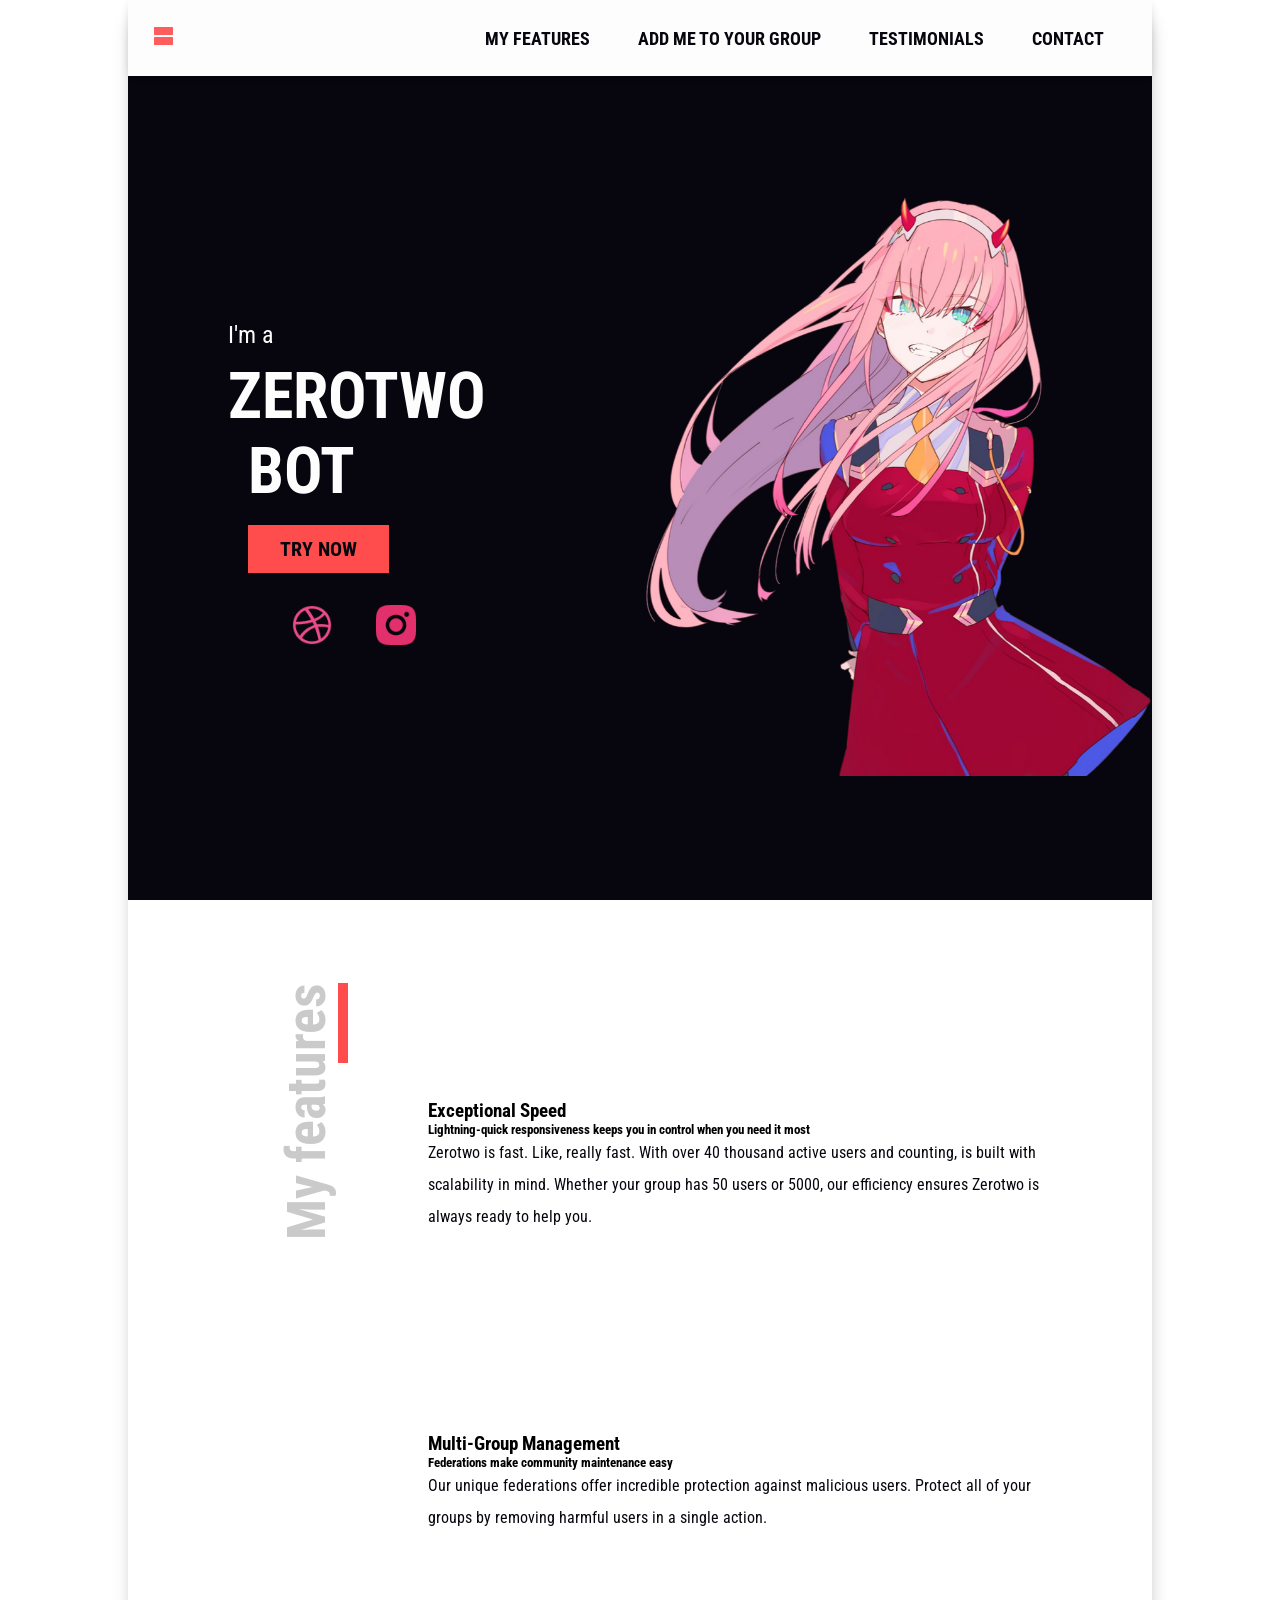
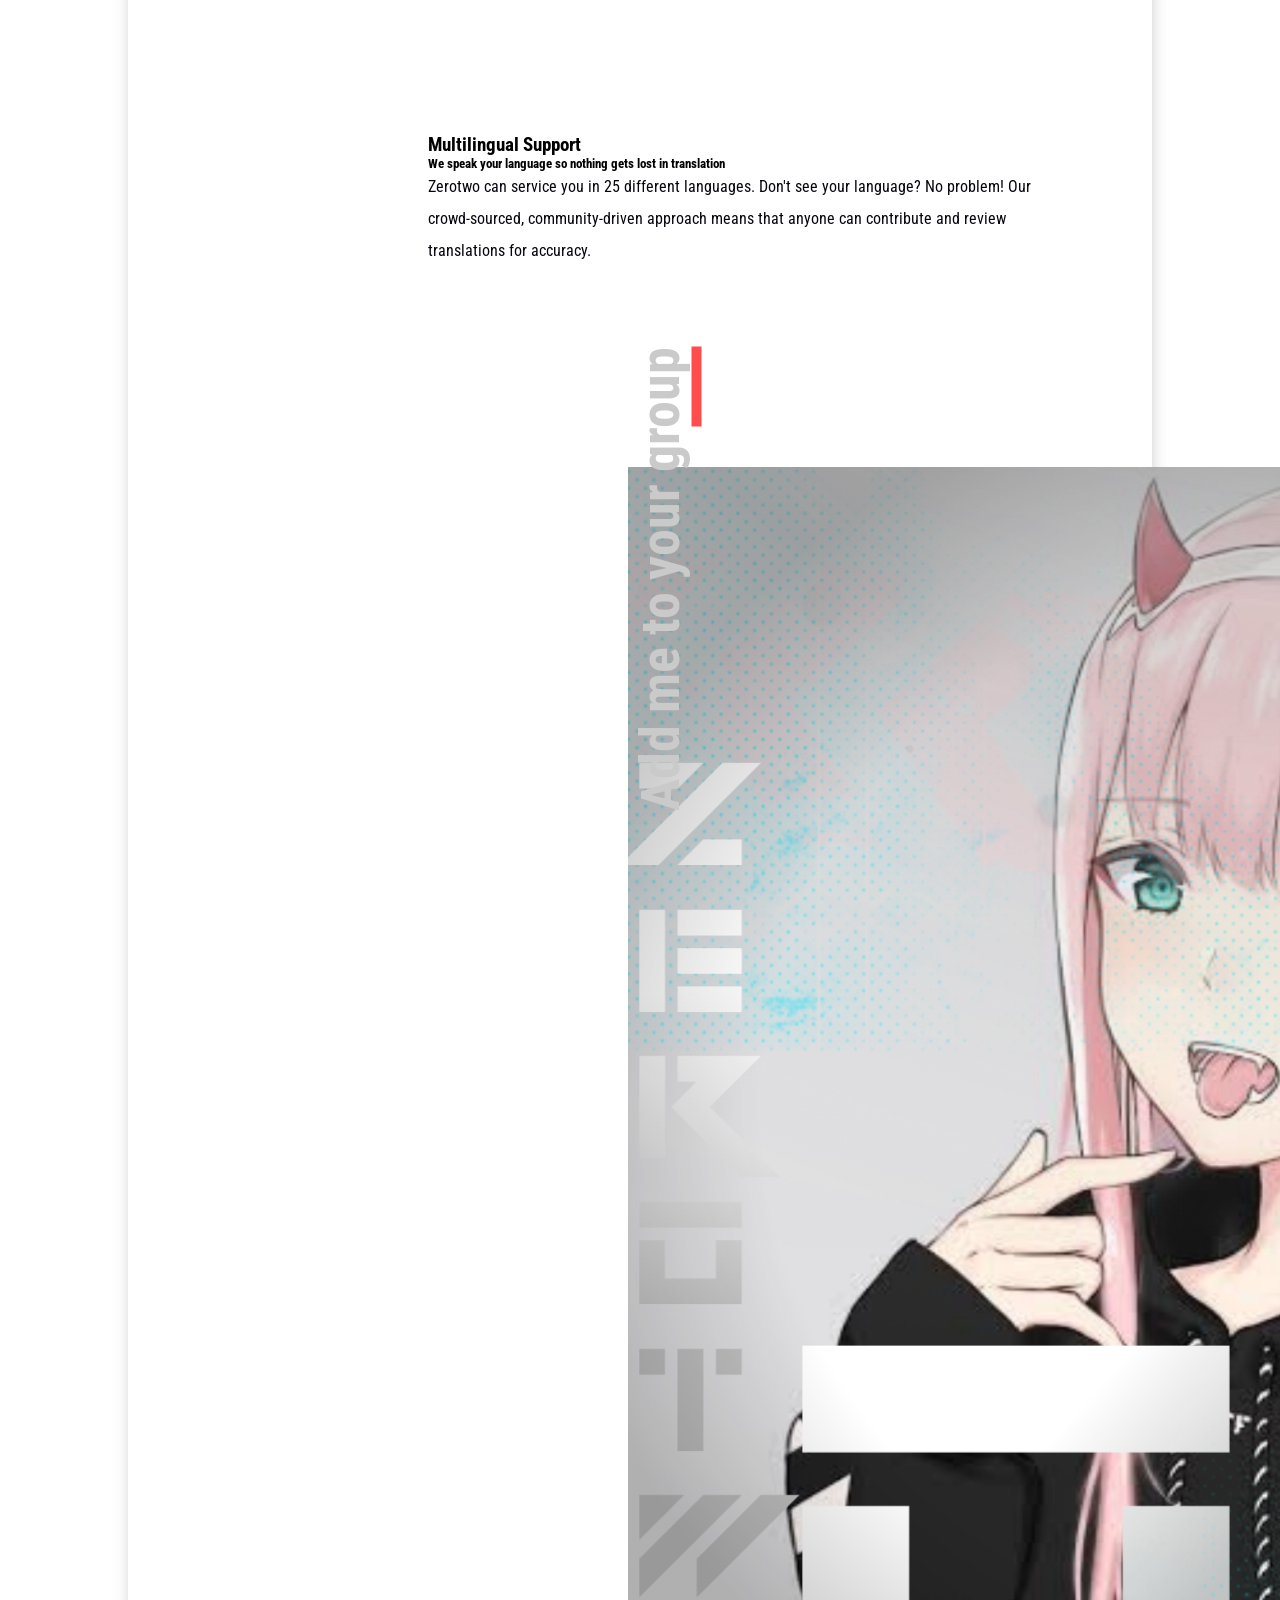
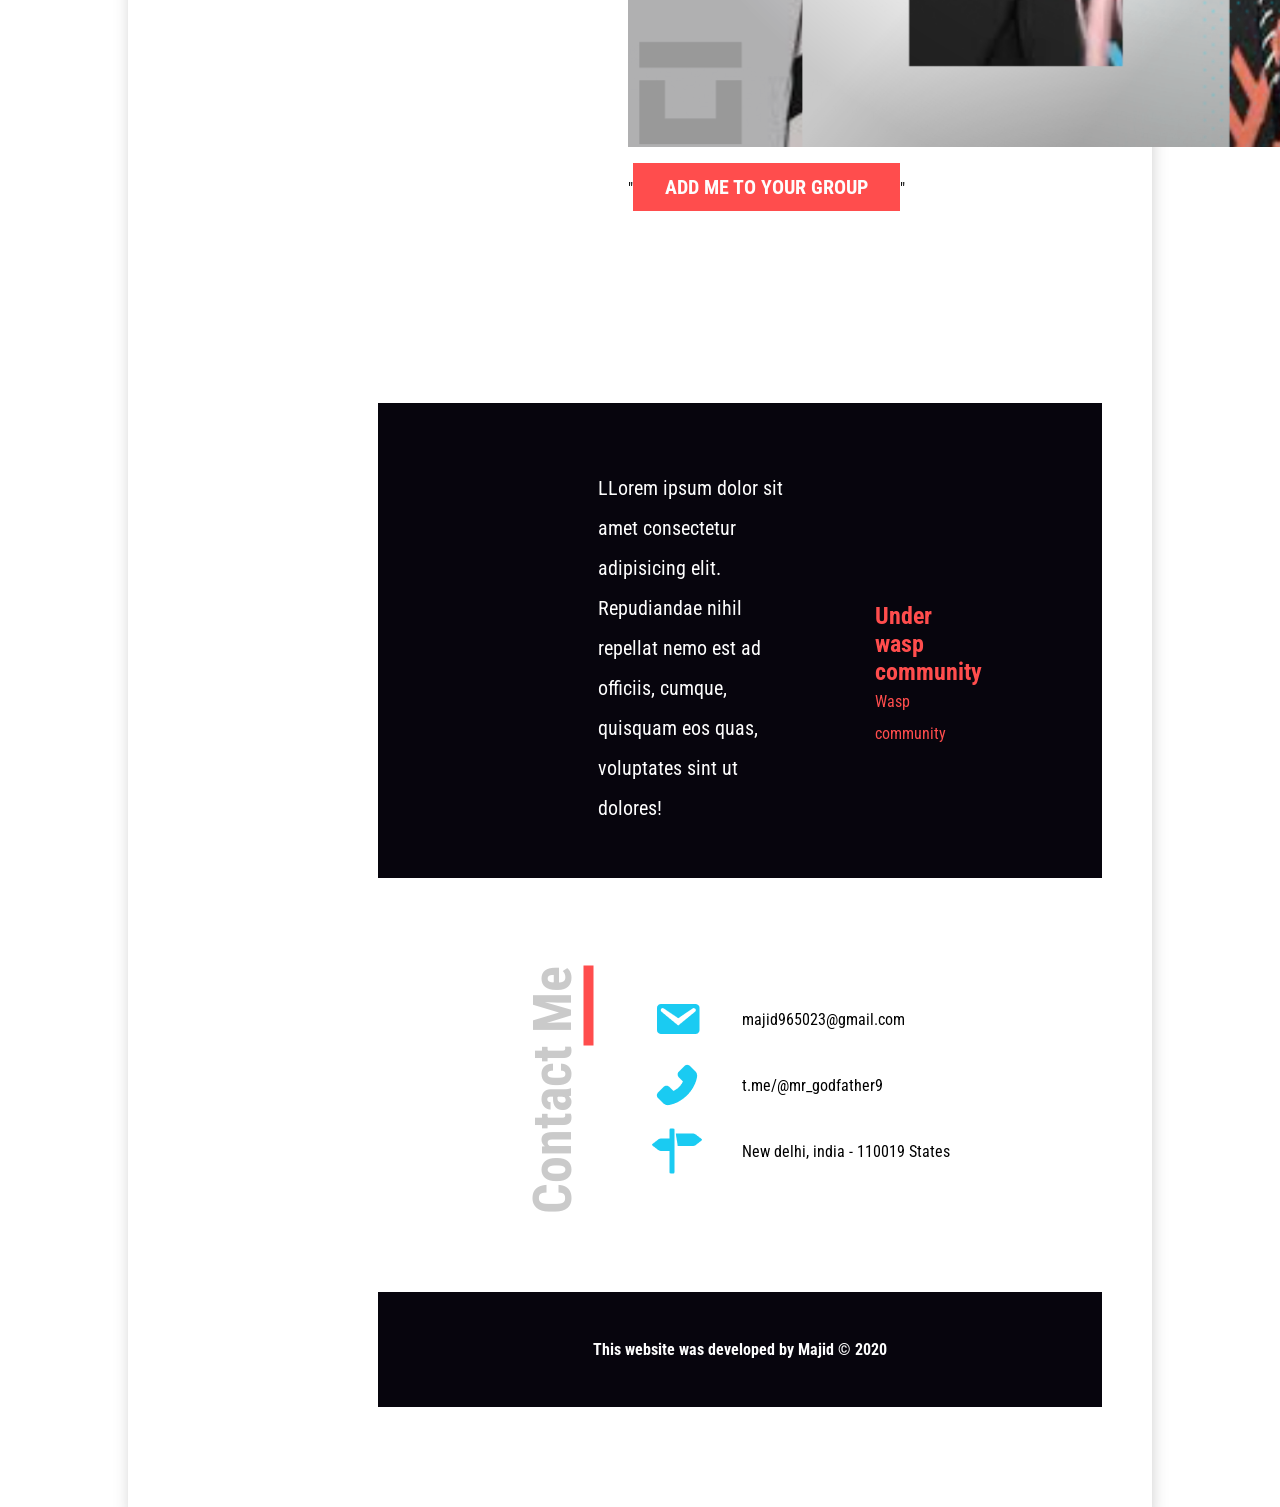
==== commit eb358e8c: "Update index.html" ====
--- a/index.html
+++ b/index.html
@@ -101,35 +101,35 @@
         <h2>My features</h2>
         <div class="section-content">
           <section class="promo-area text-center">
-<div class="container row justify-between">
-<div class="col-5 promo-heading promo-left pr-4">
-<h3 class="promo-title"><i class="fas fa-bolt"></i> Exceptional Speed</h3>
-<h5 class="promo-subtitle">Lightning-quick responsiveness keeps you in control when you need it most</h5>
-</div>
-<div class="col-5 promo-description promo-right">
-<p>Zerotwo is fast. Like, really fast. With over 40 thousand active users and counting, is built with scalability in mind. Whether your group has 50 users or 5000, our efficiency ensures Zerotwo is always ready to help you.</p>
-</div>
-</div>
-</section>
-<section class="promo-area text-center">
-<div class="container row justify-between">
-<div class="col-5 promo-heading promo-right pl-4">
-<h3 class="promo-title"><i class="fas fa-sitemap"></i> Multi-Group Management</h3>
-<h5 class="promo-subtitle">Federations make community maintenance easy</h5>
+    <div class="container row justify-between">
+  <div class="col-5 promo-heading promo-left pr-4">
+   <h3 class="promo-title"><i class="fas fa-bolt"></i> Exceptional Speed</h3>
+   <h5 class="promo-subtitle">Lightning-quick responsiveness keeps you in control when you need it most</h5>
+ </div>
+   <div class="col-5 promo-description promo-right">
+   <p>Zerotwo is fast. Like, really fast. With over 40 thousand active users and counting, is built with scalability in mind. Whether your group has 50 users or 5000, our efficiency ensures Zerotwo is always ready to help you.</p>
+ </div>
+</div>
+      </section>
+   <section class="promo-area text-center">
+  <div class="container row justify-between">
+  <div class="col-5 promo-heading promo-right pl-4">
+  <h3 class="promo-title"><i class="fas fa-sitemap"></i> Multi-Group Management</h3>
+ <h5 class="promo-subtitle">Federations make community maintenance easy</h5>
 </div>
 <div class="col-5 promo-description promo-left">
-<p>Our unique federations offer incredible protection against malicious users. Protect all of your groups by removing harmful users in a single action.</p>
-</div>
-</div>
-</section>
-<section class="promo-area text-center">
-<div class="container row justify-between">
-<div class="col-5 promo-heading promo-left pr-4">
-<h3 class="promo-title"><i class="fas fa-globe-europe"></i> Multilingual Support</h3>
-<h5 class="promo-subtitle">We speak your language so nothing gets lost in translation</h5>
-</div>
-<div class="col-5 promo-description promo-right">
-<p>Zerotwo can service you in 25 different languages. Don&#39;t see your language? No problem! Our crowd-sourced, community-driven approach means that anyone can contribute and review translations for accuracy.</p>
+  <p>Our unique federations offer incredible protection against malicious users. Protect all of your groups by removing harmful users in a single action.</p>
+</div>
+</div>
+ </section>
+ <section class="promo-area text-center">
+       <div class="container row justify-between">
+      <div class="col-5 promo-heading promo-left pr-4">
+     <h3 class="promo-title"><i class="fas fa-globe-europe"></i> Multilingual Support</h3>
+    <h5 class="promo-subtitle">We speak your language so nothing gets lost in translation</h5>
+   </div>
+  <div class="col-5 promo-description promo-right">
+   <p>Zerotwo can service you in 25 different languages. Don&#39;t see your language? No problem! Our crowd-sourced, community-driven approach means that anyone can contribute and review translations for accuracy.</p>
 </div>
 </div>
 </section>
@@ -140,7 +140,7 @@
 
         <div class="section-content">
           <div class="work-container">
-            <img src="images/zerotwo2.png" alt="" />
+            <img src="images/20210404_142441.png" alt="" />
             <img src="images/20210403_175042.png" alt="" />
             <img src="images/20210403_175629.png" alt="" />
             <img class="mobile-hide" src="images/project4.png" alt="" />
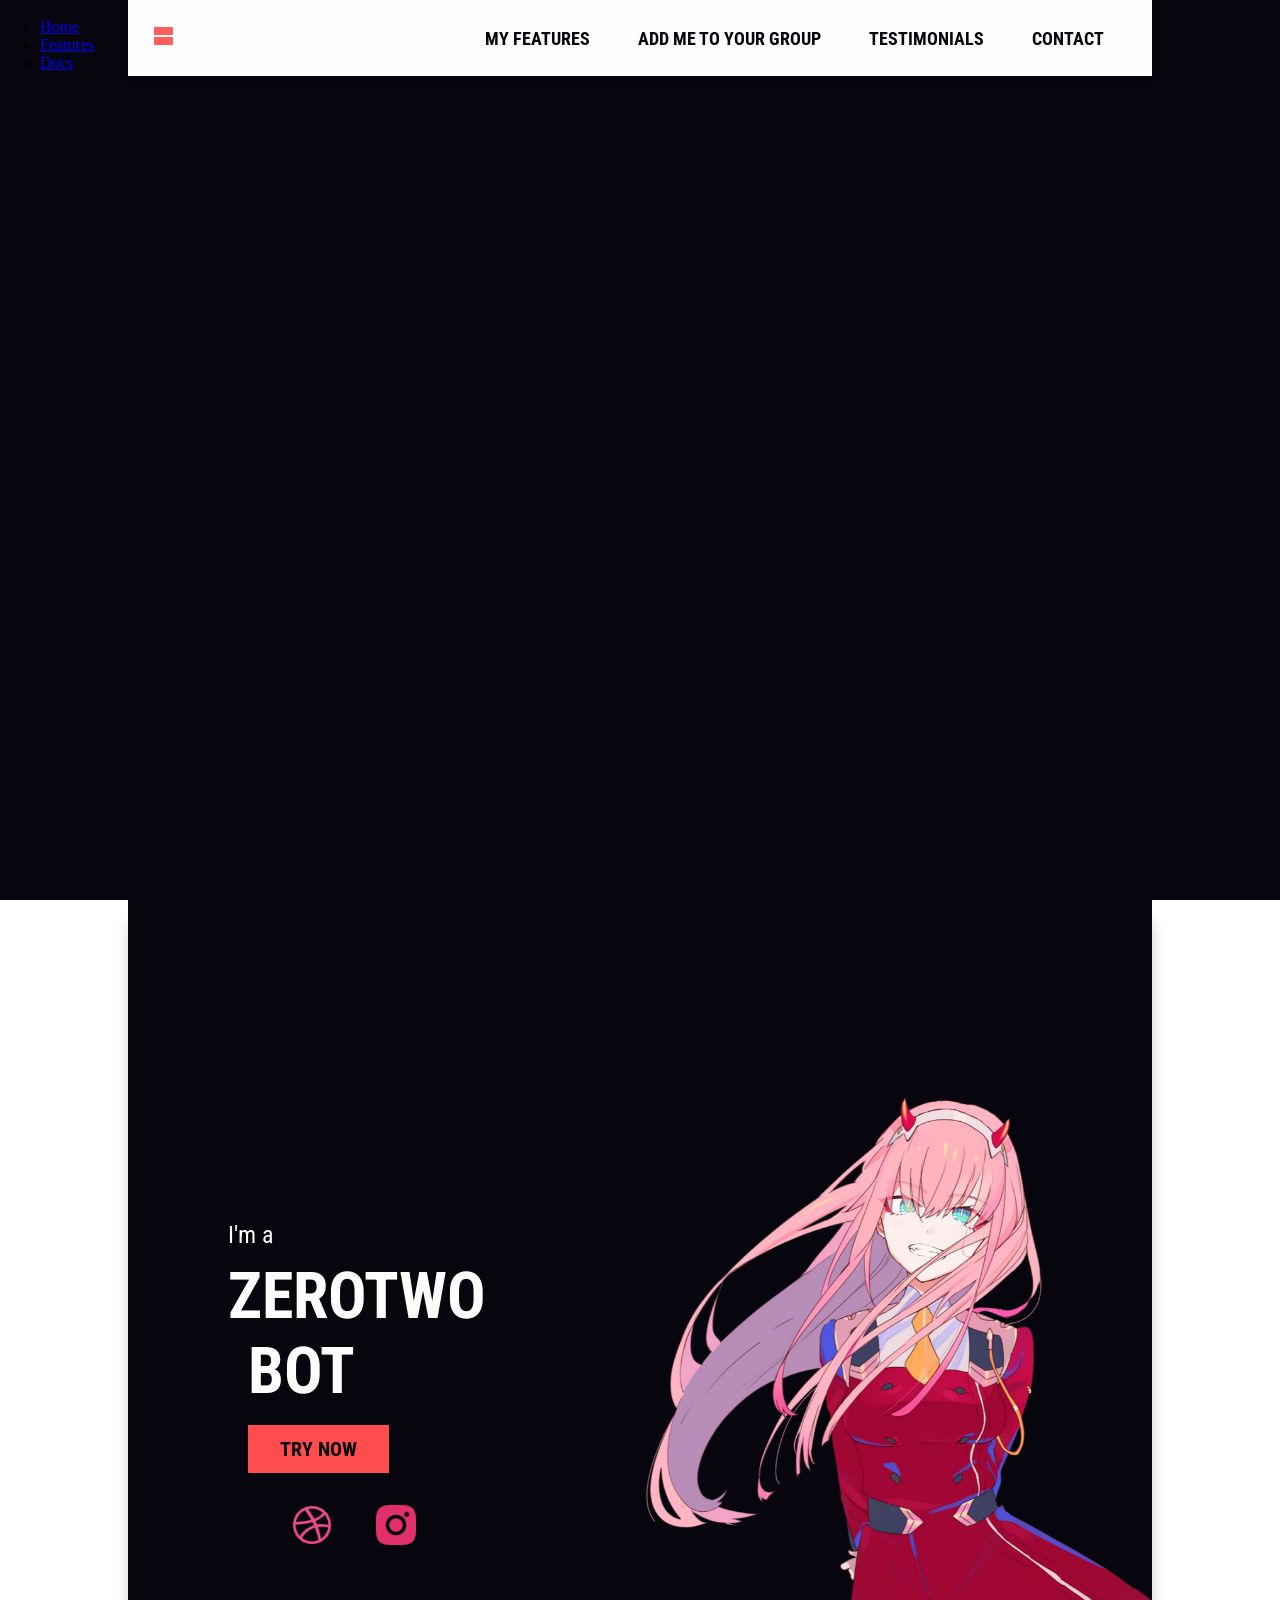
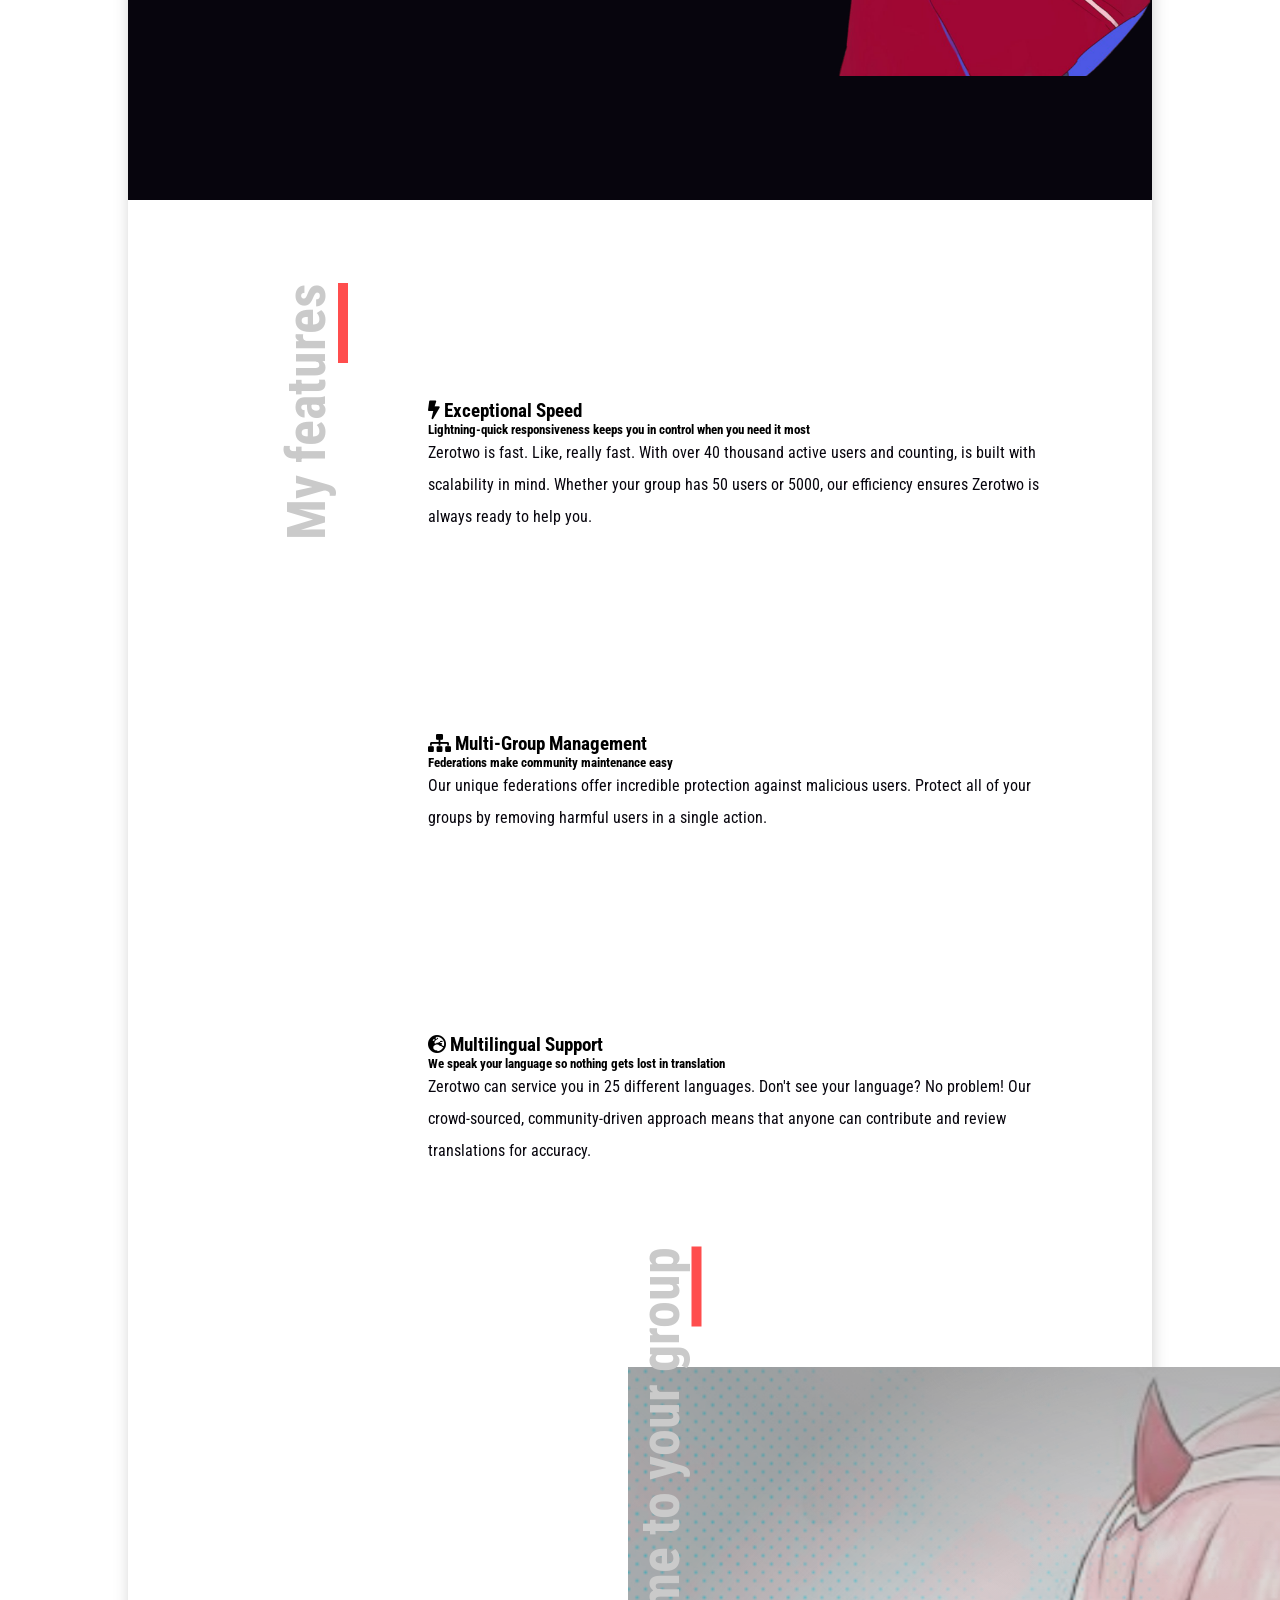
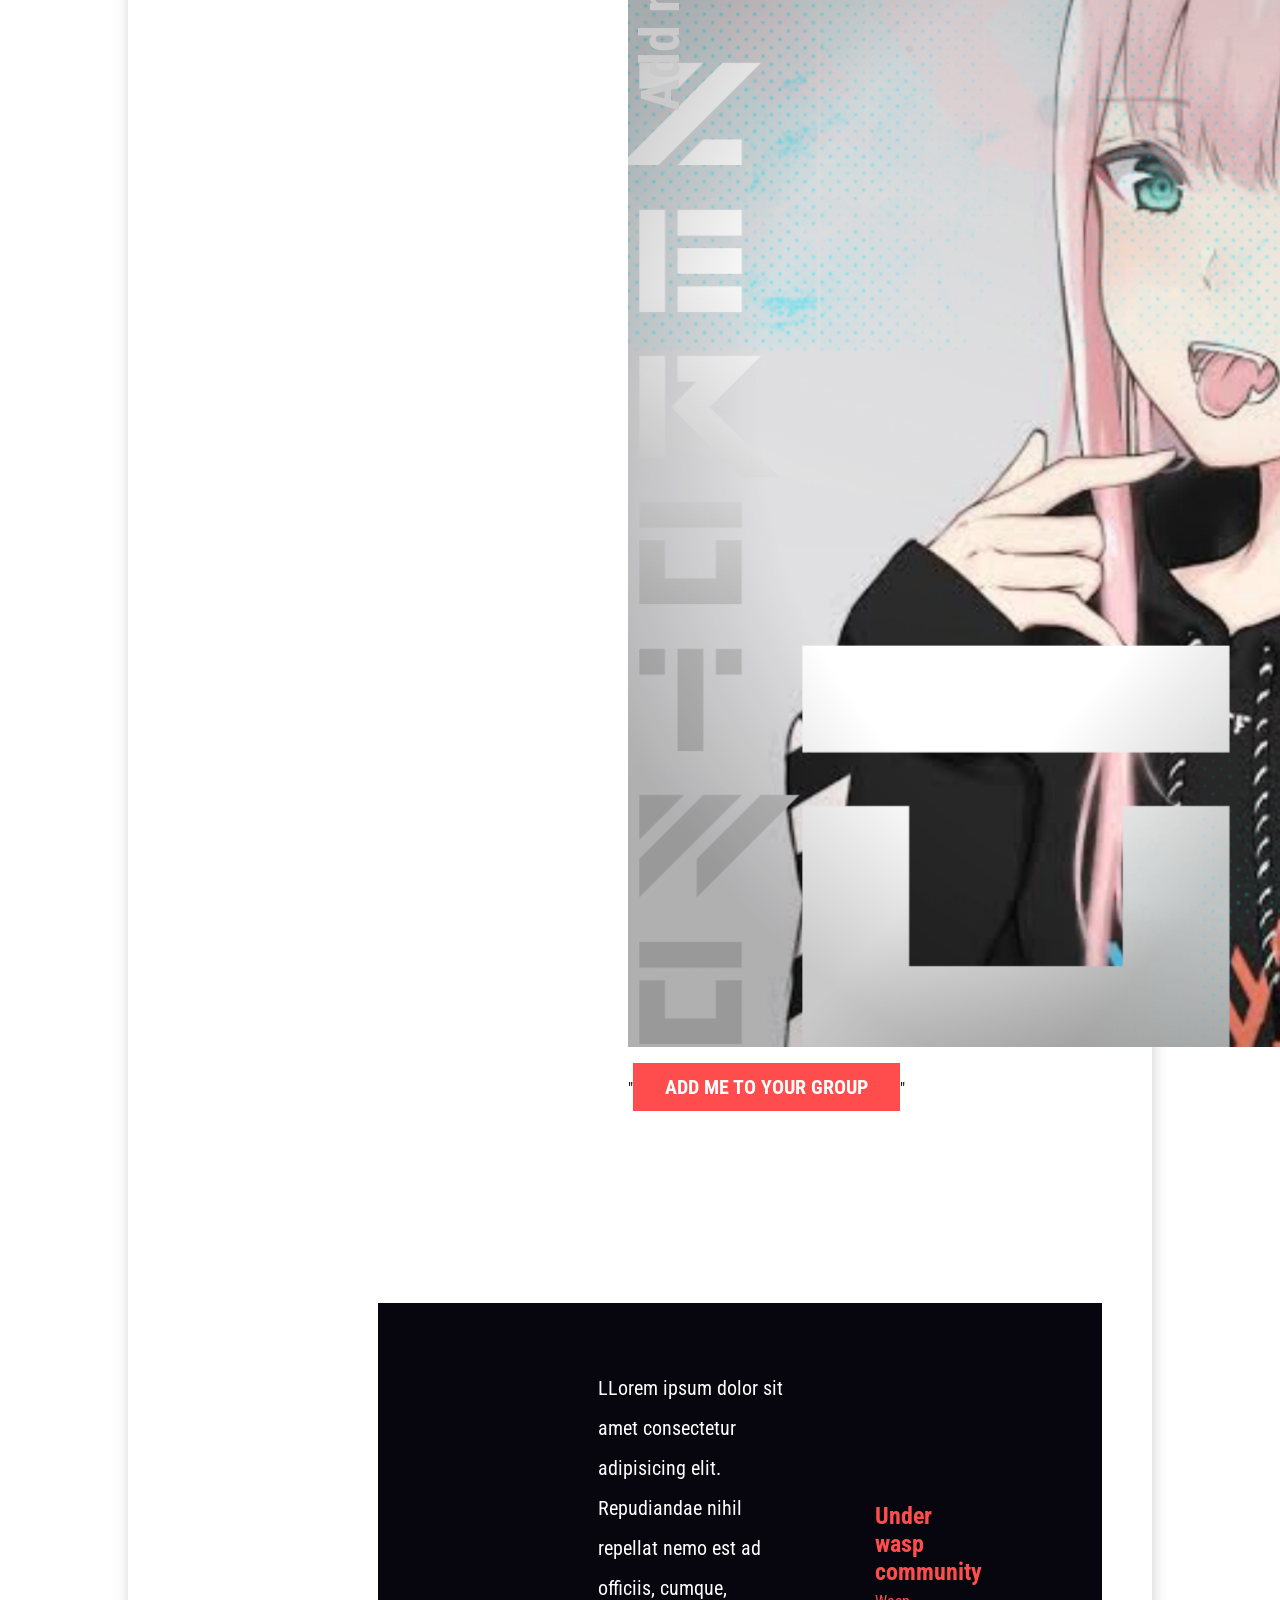
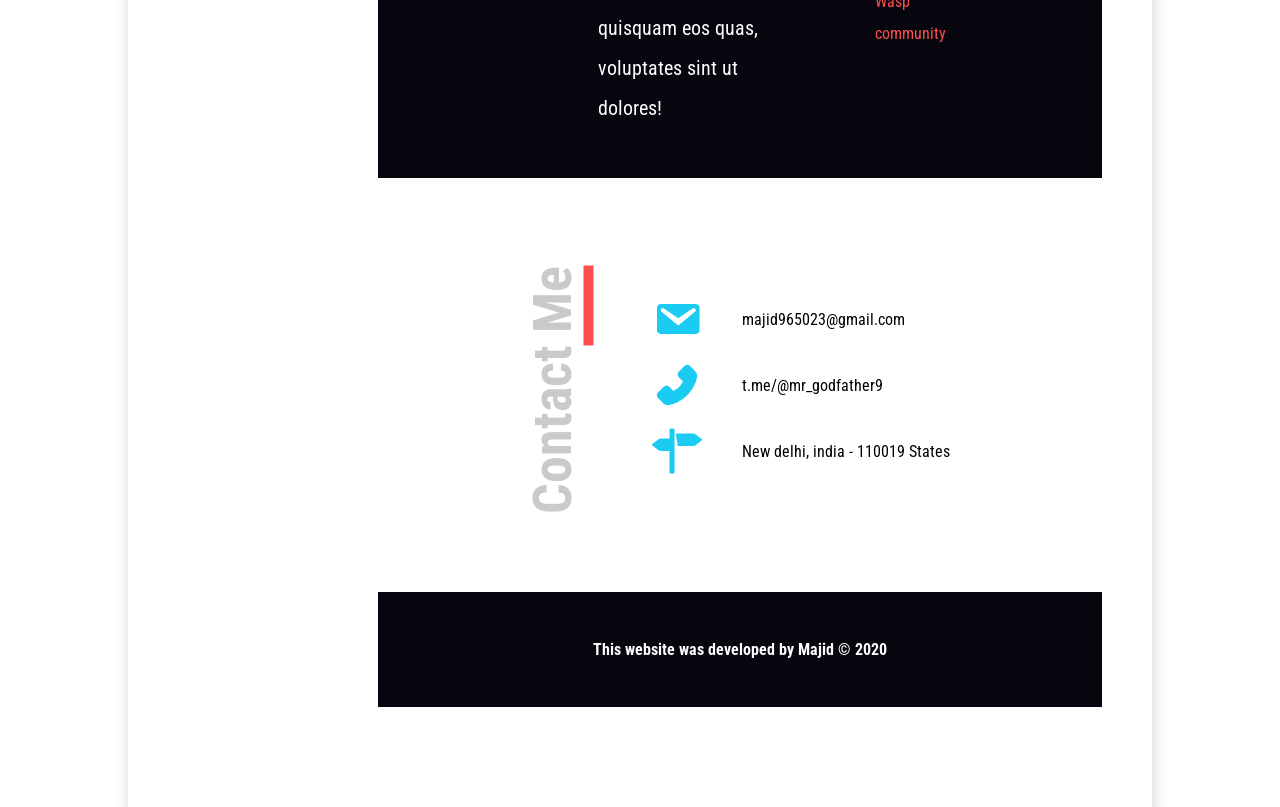
==== commit 2aca827e: "Update index.html" ====
--- a/index.html
+++ b/index.html
@@ -6,6 +6,44 @@
     <title>Zerotwobot</title>
     <link rel="stylesheet" href="https://unpkg.com/aos@next/dist/aos.css" />
     <link rel="stylesheet" href="style.css" />
+    <meta charset="UTF-8">
+    <meta name="generator" content="Hugo 0.62.2">
+    <meta name="build-date" content="2020-01-05T18:57:23Z">
+    <meta name="viewport" content="width=device-width, initial-scale=1.0">
+    <link href="https://fonts.googleapis.com/css2?family=Montserrat:wght@300;400;500;600&display=swap" rel="stylesheet">
+    <link href="https://fonts.googleapis.com/css2?family=Roboto&display=swap" rel="stylesheet"> 
+    <link href="https://fonts.googleapis.com/css2?family=Raleway&display=swap" rel="stylesheet">
+    <link rel="icon" type="image/x-icon" href="/favicon.ico">
+    <link rel="stylesheet" href="/css/style.css">
+    <link rel="stylesheet" href="/css/objective.css">
+    <link rel="stylesheet" href="https://cdnjs.cloudflare.com/ajax/libs/font-awesome/5.10.2/css/all.min.css">
+</head><body><header class="site-header">
+    <div class="container">
+        <nav class="navbar">
+            <div class="nav-logo">
+                <img src="/img/logo/rose_logo.png" alt="">
+            </div>
+            <div class="nav-btn">
+                <span></span>
+                <span></span>
+                <span></span>
+            </div>
+            <div class="nav-links collapsed">
+                <ul class="nav-menu">
+                    
+                    <li><a href="/">Home</a></li>
+                    
+                    <li><a href="/features">Features</a></li>
+                    
+                    <li><a href="/guide">Docs</a></li>
+                    
+                    
+                </ul>
+            </div>
+        </nav>
+    </div>
+</header>
+<main>
   </head>
   <body>
     <div class="wrapper">
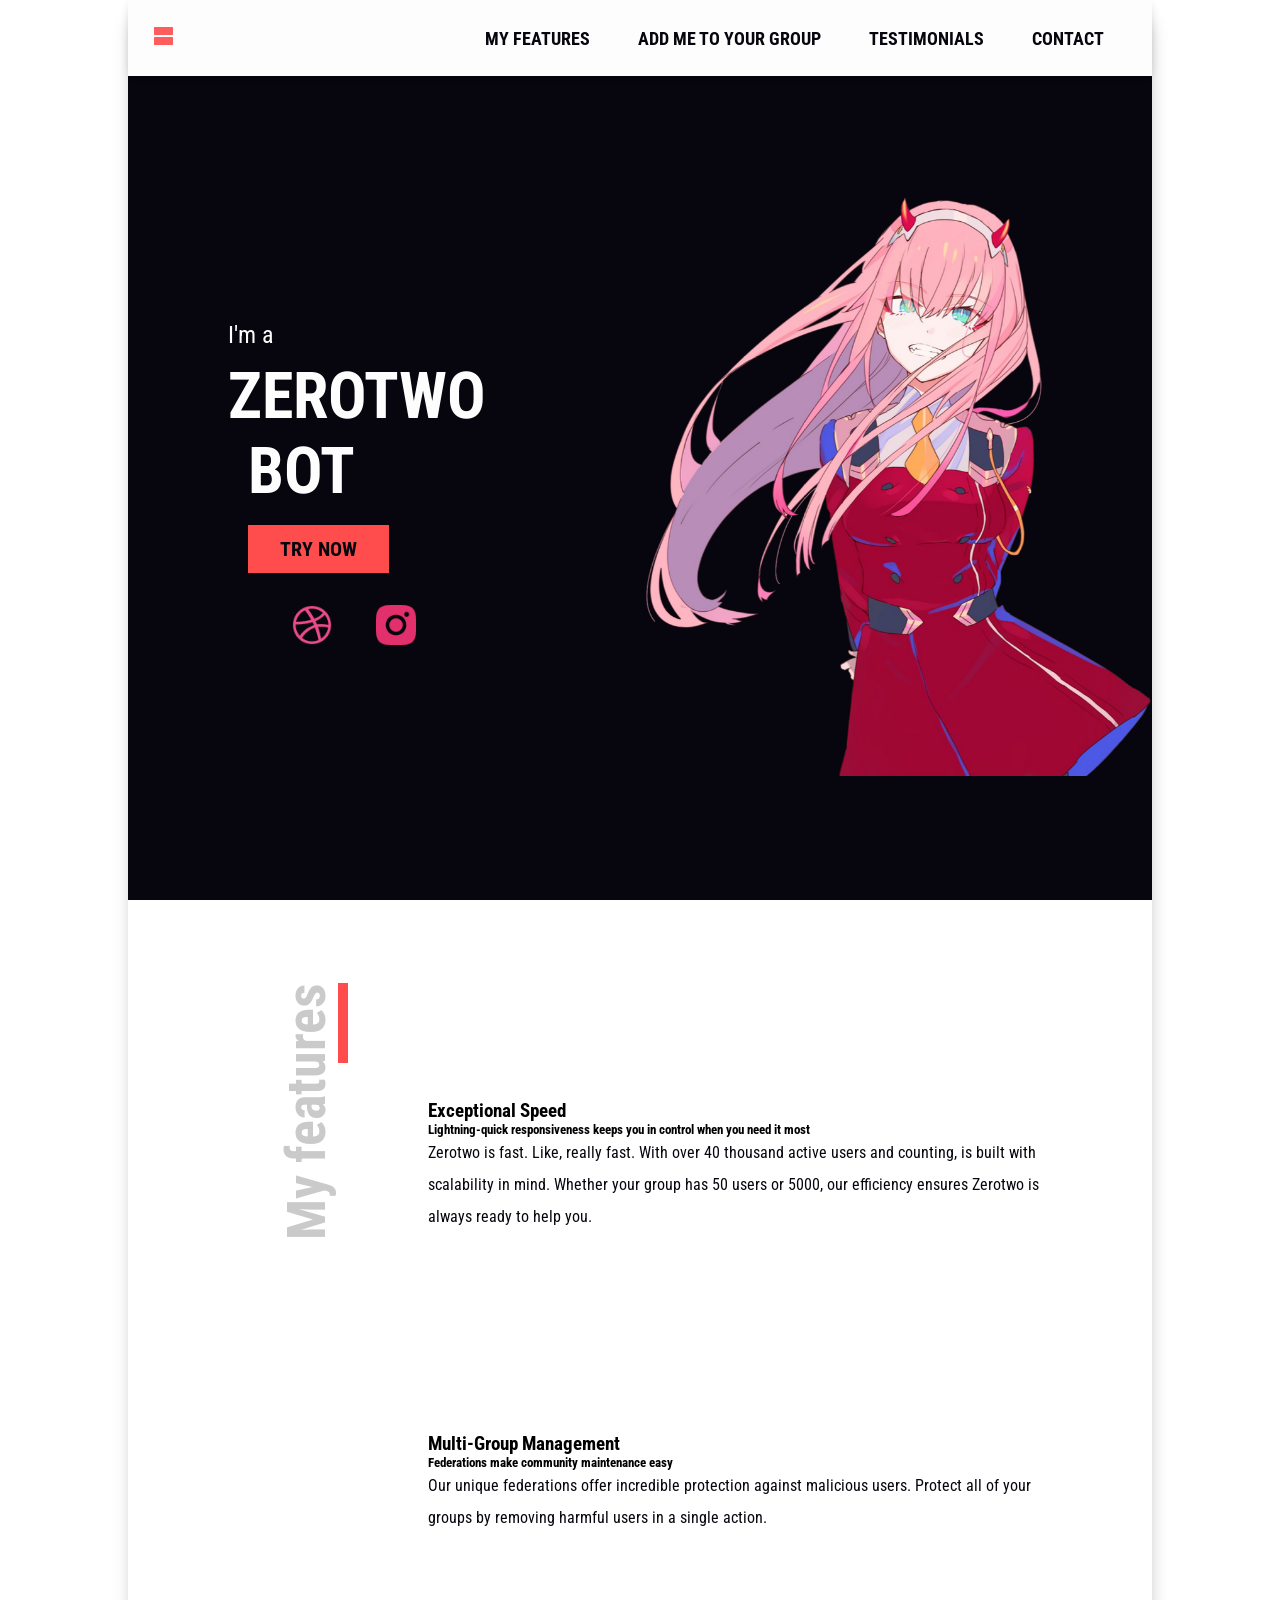
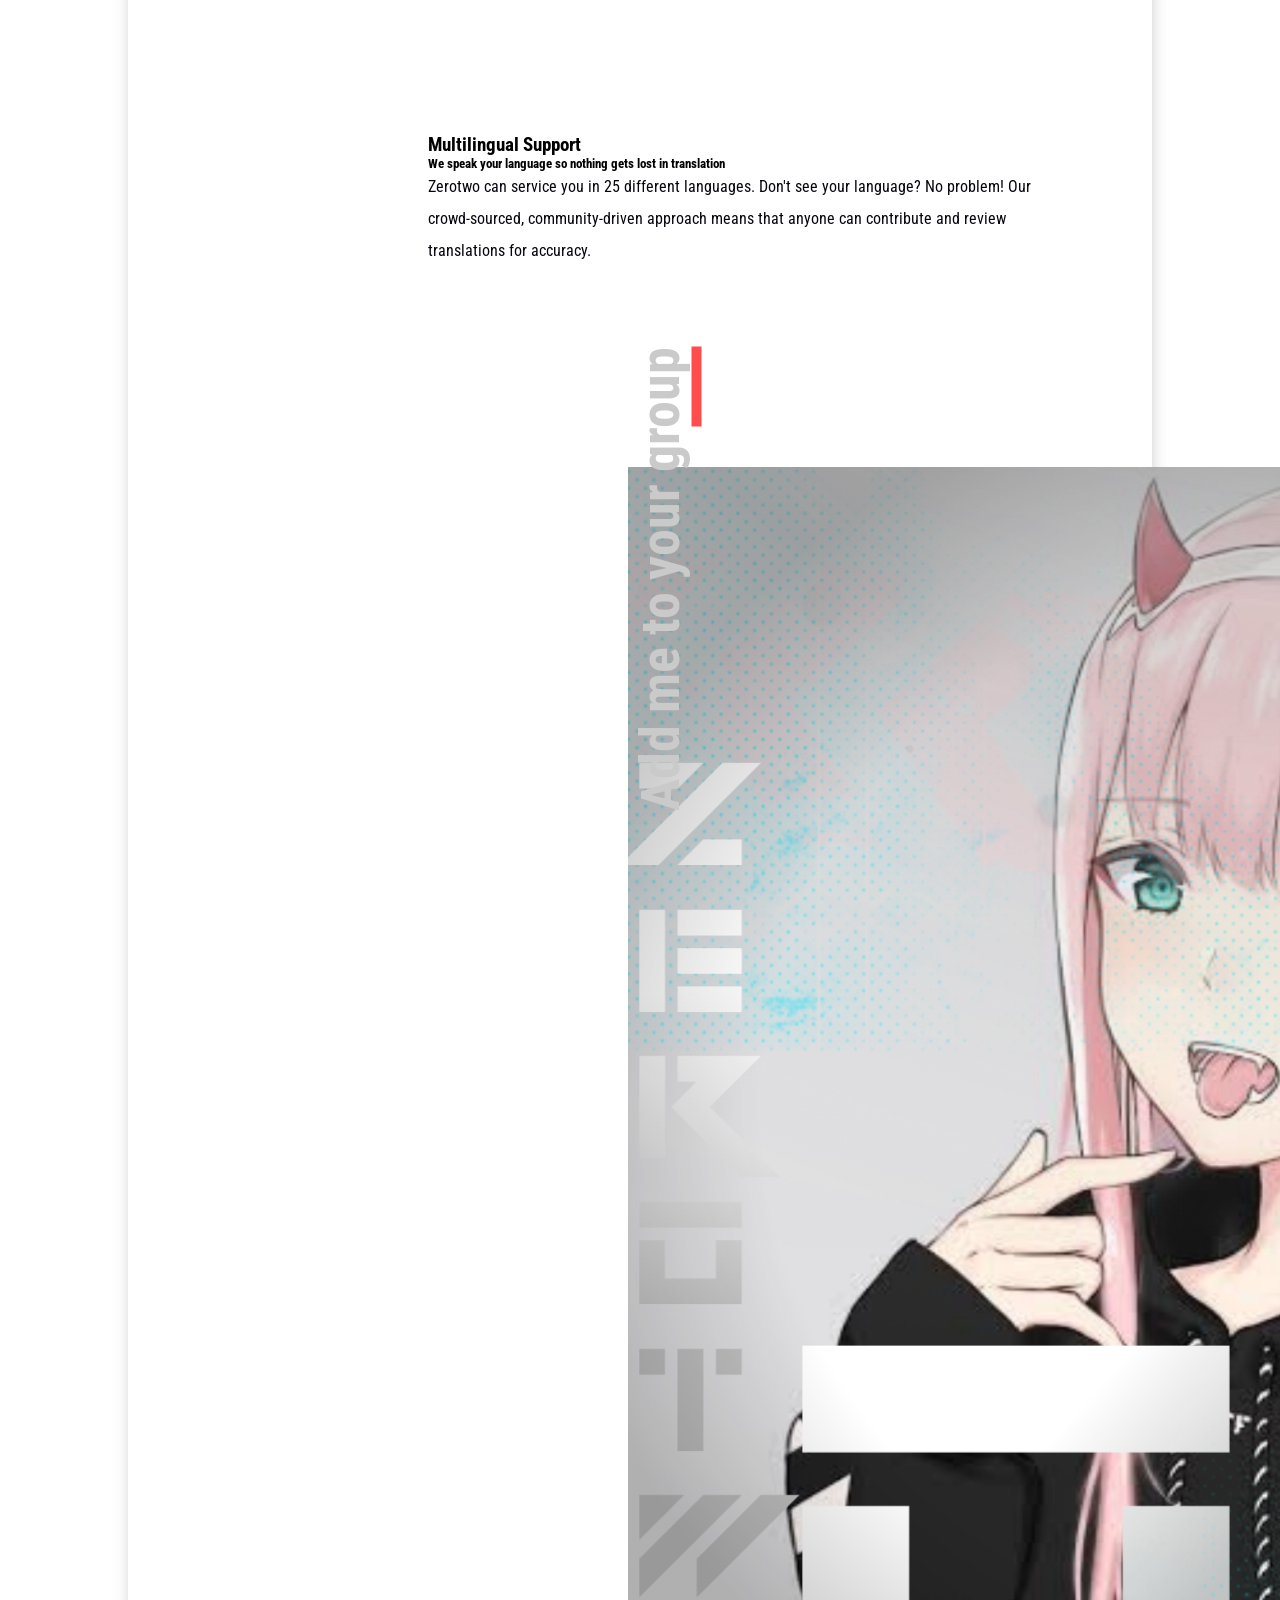
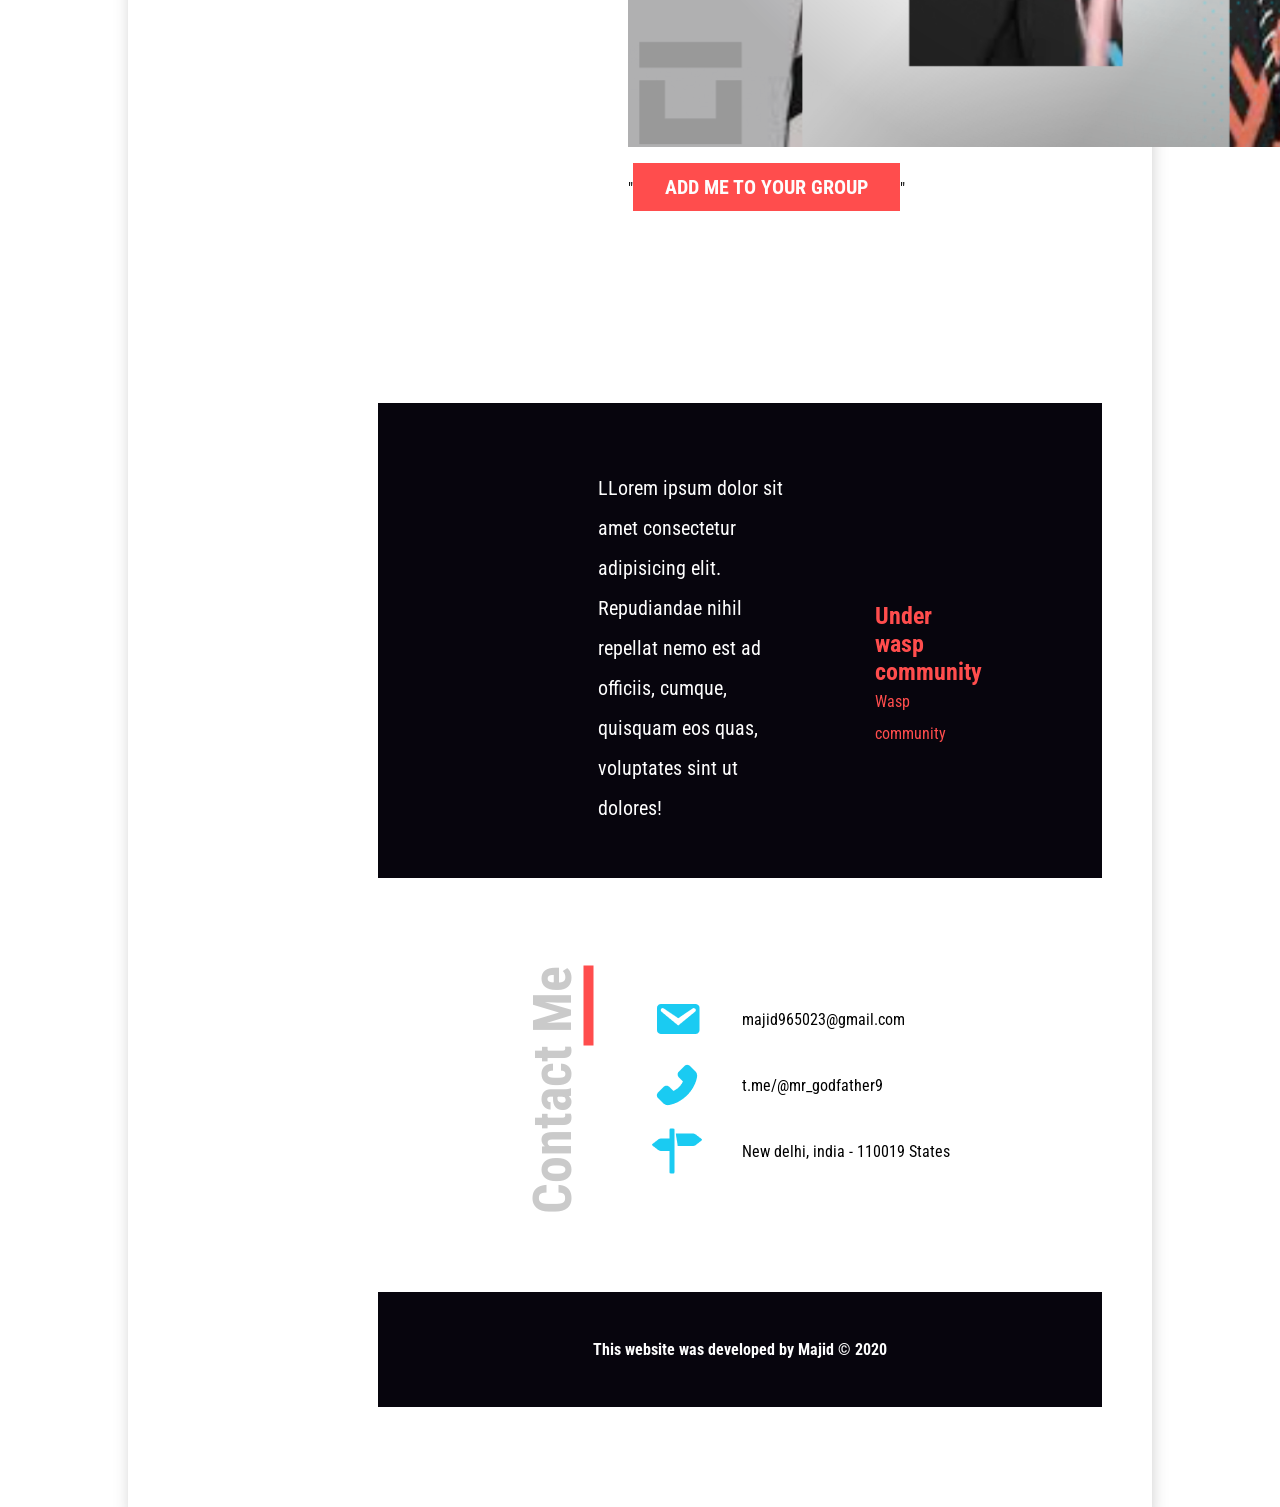
==== commit 20173090: "Update index.html" ====
--- a/index.html
+++ b/index.html
@@ -6,44 +6,6 @@
     <title>Zerotwobot</title>
     <link rel="stylesheet" href="https://unpkg.com/aos@next/dist/aos.css" />
     <link rel="stylesheet" href="style.css" />
-    <meta charset="UTF-8">
-    <meta name="generator" content="Hugo 0.62.2">
-    <meta name="build-date" content="2020-01-05T18:57:23Z">
-    <meta name="viewport" content="width=device-width, initial-scale=1.0">
-    <link href="https://fonts.googleapis.com/css2?family=Montserrat:wght@300;400;500;600&display=swap" rel="stylesheet">
-    <link href="https://fonts.googleapis.com/css2?family=Roboto&display=swap" rel="stylesheet"> 
-    <link href="https://fonts.googleapis.com/css2?family=Raleway&display=swap" rel="stylesheet">
-    <link rel="icon" type="image/x-icon" href="/favicon.ico">
-    <link rel="stylesheet" href="/css/style.css">
-    <link rel="stylesheet" href="/css/objective.css">
-    <link rel="stylesheet" href="https://cdnjs.cloudflare.com/ajax/libs/font-awesome/5.10.2/css/all.min.css">
-</head><body><header class="site-header">
-    <div class="container">
-        <nav class="navbar">
-            <div class="nav-logo">
-                <img src="/img/logo/rose_logo.png" alt="">
-            </div>
-            <div class="nav-btn">
-                <span></span>
-                <span></span>
-                <span></span>
-            </div>
-            <div class="nav-links collapsed">
-                <ul class="nav-menu">
-                    
-                    <li><a href="/">Home</a></li>
-                    
-                    <li><a href="/features">Features</a></li>
-                    
-                    <li><a href="/guide">Docs</a></li>
-                    
-                    
-                </ul>
-            </div>
-        </nav>
-    </div>
-</header>
-<main>
   </head>
   <body>
     <div class="wrapper">
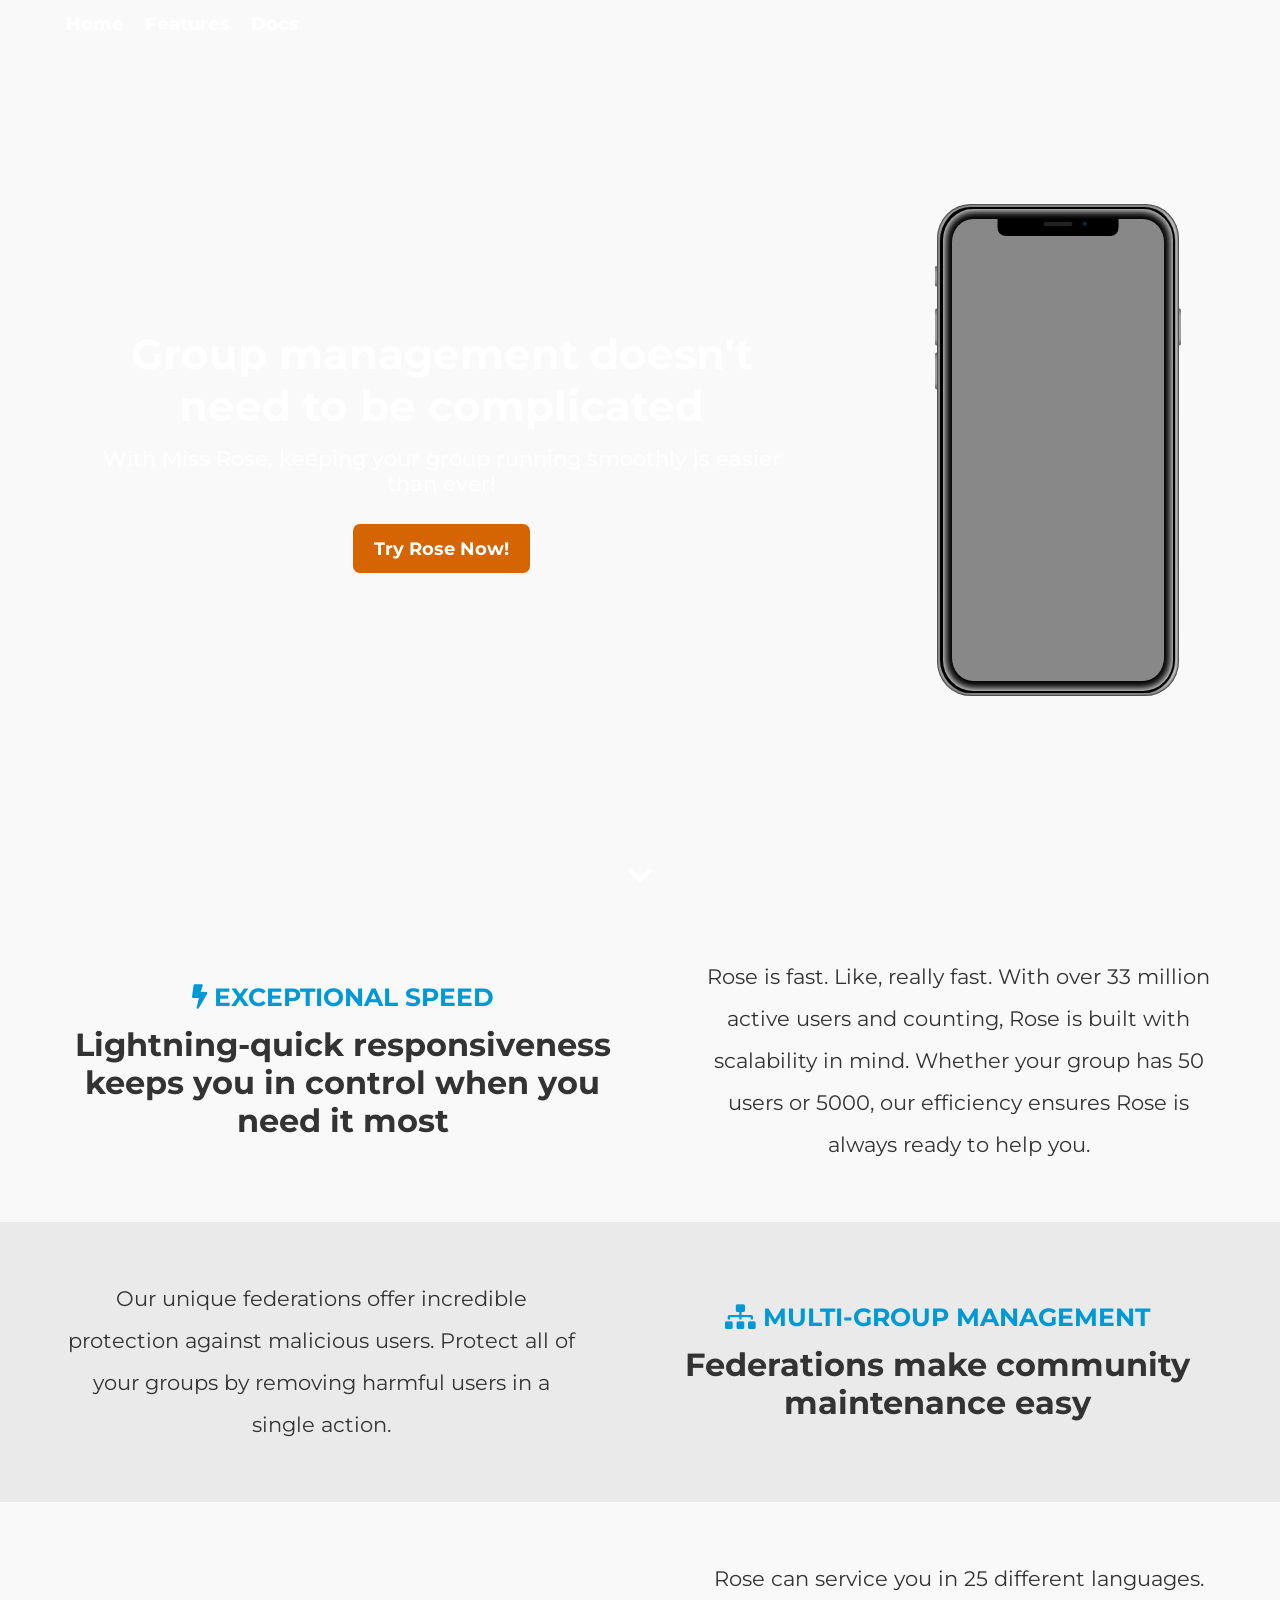
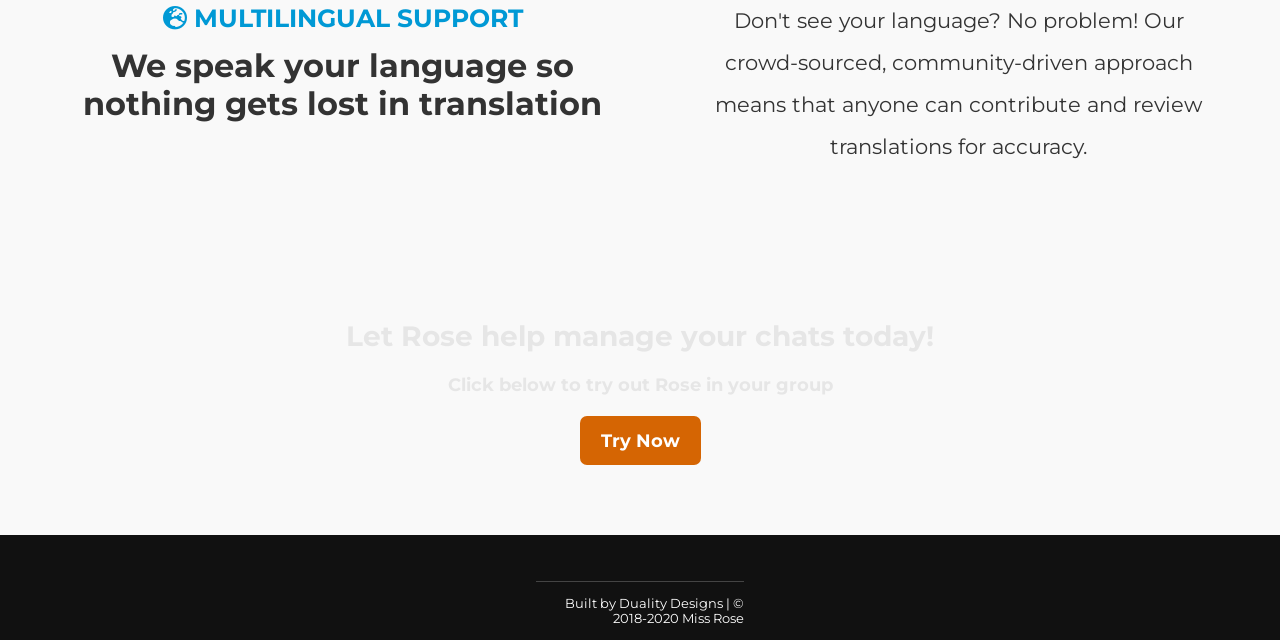
==== commit 620bdaa9: "Create index.html" ====
--- a/index.html
+++ b/index.html
@@ -1,220 +1,150 @@
 <!DOCTYPE html>
-<html lang="en">
-  <head>
-    <meta charset="UTF-8" />
-    <meta name="viewport" content="width=device-width, initial-scale=1.0" />
-    <title>Zerotwobot</title>
-    <link rel="stylesheet" href="https://unpkg.com/aos@next/dist/aos.css" />
-    <link rel="stylesheet" href="style.css" />
-  </head>
-  <body>
-    <div class="wrapper">
-      <header id="home">
-        <nav class="desktop-nav">
-          <div class="logo">
-            <a href="#home">
-              <img src="images/logo.png" alt="" />
-            </a>
-          </div>
+<html lang="en-us"><head>
+    <meta charset="UTF-8">
+    <meta name="generator" content="Hugo 0.62.2">
+    <meta name="build-date" content="2020-01-05T18:57:23Z">
+    <meta name="viewport" content="width=device-width, initial-scale=1.0">
+    <link href="https://fonts.googleapis.com/css2?family=Montserrat:wght@300;400;500;600&display=swap" rel="stylesheet">
+    <link href="https://fonts.googleapis.com/css2?family=Roboto&display=swap" rel="stylesheet"> 
+    <link href="https://fonts.googleapis.com/css2?family=Raleway&display=swap" rel="stylesheet">
+    <link rel="icon" type="image/x-icon" href="/favicon.ico">
+    <link rel="stylesheet" href="/css/style.css">
+    <link rel="stylesheet" href="/css/objective.css">
+    <link rel="stylesheet" href="/css/iphonex.css">
+    <link rel="stylesheet" href="https://cdnjs.cloudflare.com/ajax/libs/font-awesome/5.10.2/css/all.min.css">
+    <title>Miss Rose</title>
+</head><body><header class="site-header">
+    <div class="container">
+        <nav class="navbar">
+            <div class="nav-logo">
+                <img src="/img/logo/rose_logo.png" alt="">
+            </div>
+            <div class="nav-btn">
+                <span></span>
+                <span></span>
+                <span></span>
+            </div>
+            <div class="nav-links collapsed">
+                <ul class="nav-menu">
+                    
+                    <li><a href="/">Home</a></li>
+                    
+                    <li><a href="/features">Features</a></li>
+                    
+                    <li><a href="/guide">Docs</a></li>
+                    
+                    
+                </ul>
+            </div>
+        </nav>
+    </div>
+</header>
+<main>
 
-          <ul>
-            <li>
-              <a href="#My-features">My features</a>
-            </li>
-            <li>
-              <a href="#add me">Add me to your group</a>
-            </li>
-            <li>
-              <a href="#testimonials">Testimonials</a>
-            </li>
-            <li>
-              <a href="#contact">Contact</a>
-            </li>
-          </ul>
-        </nav>
+    <section class="splash-area">
+    <div class="container row justify-evenly">
+        <div class="col-6">
+            <h1 class="splash-title">Group management doesn&#39;t need to be complicated</h1>
+            <h2 class="splash-desc">With Miss Rose, keeping your group running smoothly is easier than ever!</h2>
+            <a href="https://telegram.me/MissRose_bot?startgroup=botstart" class="btn">Try Rose Now!</a>
+        </div>
+        <div class="col-3">
+            
+            <div class="phone-wrapper">
+                <div class="phone">
+                  <div class="phone-body">
+                    <div class="phone-body-cut"></div>
+                    <div class="phone-body-speaker"></div>
+                    <div class="phone-body-sensor"></div>
+              
+                    <div class="phone-body-mute"></div>
+                    <div class="phone-body-up"></div>
+                    <div class="phone-body-down"></div>
+                    <div class="phone-body-right"></div>
+                  </div>
+              
+                  <div class="phone-screen">
+                    <div class="phone-screen-">
+                      <div class="phone-screen-frame" style="background-image: url('img/main/iphonex.png')">
+                      </div>
+                    </div>
+                  </div>
+                </div>
+              </div>                    
+            
+        </div>
+    </div>
+    <div class="splash-scrollicon"><i class="fas fa-chevron-down"></i></div>
+</section>
 
-        <nav class="mobile-nav">
-          <div class="logo">
-            <a href="#home">
-              <img src="images/logo.png" alt="" />
-            </a>
-          </div>
+    
+<section class="promo-area text-center">
+    <div class="container row justify-between">
+        <div class="col-5 promo-heading promo-left pr-4">
+            <h3 class="promo-title"><i class="fas fa-bolt"></i> Exceptional Speed</h3>
+            <h5 class="promo-subtitle">Lightning-quick responsiveness keeps you in control when you need it most</h5>
+        </div>
+        <div class="col-5 promo-description promo-right">
+            <p>Rose is fast. Like, really fast. With over 33 million active users and counting, Rose is built with scalability in mind. Whether your group has 50 users or 5000, our efficiency ensures Rose is always ready to help you.</p>
+        </div>
+    </div>
+</section>
 
-          <div class="menu-btn">
-            <img src="images/menu-icon.png" alt="" />
-          </div>
-        </nav>
 
-        <div class="mobile-menu-container">
-          <ul>
-            <li>
-              <a href="#My-features">My features</a>
-            </li>
-            <li>
-              <a href="#add me">Add me to your group</a>
-            </li>
-            <li>
-              <a href="#testimonials">Testimonials</a>
-            </li>
-            <li>
-              <a href="#contact">Contact</a>
-            </li>
-          </ul>
+<section class="promo-area text-center">
+    <div class="container row justify-between">
+        <div class="col-5 promo-heading promo-right pl-4">
+            <h3 class="promo-title"><i class="fas fa-sitemap"></i> Multi-Group Management</h3>
+            <h5 class="promo-subtitle">Federations make community maintenance easy</h5>
         </div>
+        <div class="col-5 promo-description promo-left">
+            <p>Our unique federations offer incredible protection against malicious users. Protect all of your groups by removing harmful users in a single action.</p>
+        </div>
+    </div>
+</section>
 
-        <div class="hero-container">
-          <div class="left">
-            <p class="i-am">
-              I'm a
-            </p>
-            <h2>
-              Zerotwo
-            </h2>
-            <h2>
-              Bot
-            </h2>
 
-            <a href="https://telegram.me/Misszero_bot?startgroup=botstart" class="btn">Try Now</a>
+<section class="promo-area text-center">
+    <div class="container row justify-between">
+        <div class="col-5 promo-heading promo-left pr-4">
+            <h3 class="promo-title"><i class="fas fa-globe-europe"></i> Multilingual Support</h3>
+            <h5 class="promo-subtitle">We speak your language so nothing gets lost in translation</h5>
+        </div>
+        <div class="col-5 promo-description promo-right">
+            <p>Rose can service you in 25 different languages. Don&#39;t see your language? No problem! Our crowd-sourced, community-driven approach means that anyone can contribute and review translations for accuracy.</p>
+        </div>
+    </div>
+</section>
 
-            <div class="social-icons">
-              <a href="#">
-                <img src="images/twitter-logo.png" alt="" />
-              </a>
 
-              <a href="#">
-                <img src="images/dribbble-logo.png" alt="" />
-              </a>
 
-              <a href="#">
-                <img src="images/instagram-logo.png" alt="" />
-              </a>
-            </div>
-          </div>
 
-          <div class="right">
-            <img src="images/PngItem_2303884.png" alt="" />
-          </div>
+    
+<section class="try-rose">
+    <div class="container">
+        <img src="img/logo/rose_logo.png" alt="">
+        <h3 class="try-header">Let Rose help manage your chats today!</h3>
+        <h5 class="try-subheader">Click below to try out Rose in your group</h5>
+        <a href="https://telegram.me/MissRose_bot?startgroup=botstart" class="btn">Try Now</a>
+    </div>
+</section>
+
+
+
+    </main>
+    <div class="to-top-btn hide"><i class="fas fa-chevron-up"></i></div><footer class="site-footer">
+    <div class="container">
+        <div class="row footer-row">
+            <div class="footer-logo">
+                <a href="https://t.me/RoseSupportChannel" target="_blank"><img src="/img/logo/join_us_logo.svg" alt=""></a>
+                
+        <div class="site-copyright">
+            <p></p>
+            <p><a href="#">Built by Duality Designs</a> | © 2018-2020 Miss Rose</p>
         </div>
-      </header>
+    </div>
+</footer>
 
-      <section id="My-features">
-        <h2>My features</h2>
-        <div class="section-content">
-          <section class="promo-area text-center">
-    <div class="container row justify-between">
-  <div class="col-5 promo-heading promo-left pr-4">
-   <h3 class="promo-title"><i class="fas fa-bolt"></i> Exceptional Speed</h3>
-   <h5 class="promo-subtitle">Lightning-quick responsiveness keeps you in control when you need it most</h5>
- </div>
-   <div class="col-5 promo-description promo-right">
-   <p>Zerotwo is fast. Like, really fast. With over 40 thousand active users and counting, is built with scalability in mind. Whether your group has 50 users or 5000, our efficiency ensures Zerotwo is always ready to help you.</p>
- </div>
-</div>
-      </section>
-   <section class="promo-area text-center">
-  <div class="container row justify-between">
-  <div class="col-5 promo-heading promo-right pl-4">
-  <h3 class="promo-title"><i class="fas fa-sitemap"></i> Multi-Group Management</h3>
- <h5 class="promo-subtitle">Federations make community maintenance easy</h5>
-</div>
-<div class="col-5 promo-description promo-left">
-  <p>Our unique federations offer incredible protection against malicious users. Protect all of your groups by removing harmful users in a single action.</p>
-</div>
-</div>
- </section>
- <section class="promo-area text-center">
-       <div class="container row justify-between">
-      <div class="col-5 promo-heading promo-left pr-4">
-     <h3 class="promo-title"><i class="fas fa-globe-europe"></i> Multilingual Support</h3>
-    <h5 class="promo-subtitle">We speak your language so nothing gets lost in translation</h5>
-   </div>
-  <div class="col-5 promo-description promo-right">
-   <p>Zerotwo can service you in 25 different languages. Don&#39;t see your language? No problem! Our crowd-sourced, community-driven approach means that anyone can contribute and review translations for accuracy.</p>
-</div>
-</div>
-</section>
-          
-
-      <section id="add me">
-        <h2>Add me to your group</h2>
-
-        <div class="section-content">
-          <div class="work-container">
-            <img src="images/20210404_142441.png" alt="" />
-            <img src="images/20210403_175042.png" alt="" />
-            <img src="images/20210403_175629.png" alt="" />
-            <img class="mobile-hide" src="images/project4.png" alt="" />
-            <img class="mobile-hide" src="images/project5.png" alt="" />
-            <img class="mobile-hide" src="images/project6.png" alt="" />
-          </div>
-          "<a href="#" class="btn light"> Add me to your group </a>"
-        </div>
-      </section>
-
-      <div id="testimonials"></div>
-
-      <section class="testimonials-section">
-        <img class="quote-icon" src="images/quote-icon.png" alt="" />
-        <p class="testimonial-text">
-          LLorem ipsum dolor sit amet consectetur adipisicing elit. Repudiandae
-          nihil repellat nemo est ad officiis, cumque, quisquam eos quas,
-          voluptates sint ut dolores!
-        </p>
-
-        <div class="says">
-          <img src="images/testimonial1.png" alt="" />
-          <h3>Under wasp community</h3>
-          <p class="company-name">Wasp community</p>
-        </div>
-      </section>
-
-      <section id="contact">
-        <h2>Contact Me</h2>
-
-        <div class="section-content">
-          <div class="email">
-            <img src="images/mail-icon.png" alt="" />
-            <div class="contact-text">majid965023@gmail.com</div>
-          </div>
-
-          <div class="phone">
-            <img src="images/phone-icon.png" alt="" />
-            <div class="contact-text">t.me/@mr_godfather9</div>
-          </div>
-
-          <div class="address">
-            <img src="images/address-logo.png" alt="" />
-            <div class="contact-text">
-              New delhi, india - 110019
-              States
-            </div>
-          </div>
-        </div>
-      </section>
-
-      <footer>
-        This website was developed by Majid &copy; 2020
-      </footer>
-    </div>
-
-    <script>
-      const menuBtn = document.querySelector(".menu-btn");
-      const mobileMenuContainer = document.querySelector(
-        ".mobile-menu-container"
-      );
-      const mobileMenuItems = document.querySelectorAll(
-        ".mobile-menu-container ul li a"
-      );
-
-      menuBtn.addEventListener("click", function () {
-        mobileMenuContainer.classList.toggle("active");
-      });
-
-      mobileMenuItems.forEach((i) => {
-        i.addEventListener("click", function () {
-          mobileMenuContainer.classList.remove("active");
-        });
-      });
-    </script>
-  </body>
+<script src="/js/glide.min.js"></script>
+<script src="/js/main.min.js"></script></body>
 </html>
--- a/css/style.css
+++ b/css/style.css
@@ -0,0 +1,896 @@
+html {
+    font-size: 14px;
+    font-family: 'Montserrat', sans-serif;
+    box-sizing: border-box;
+}
+*, *:before, *:after {
+    box-sizing: border-box;
+}
+* {
+    margin: 0;
+}
+body {
+    background-color: #f9f9f9;
+    color: #333;
+    min-height: 100vh;
+    display: flex;
+    flex-direction: column;
+}
+
+main {
+    flex: 1;
+    margin-bottom: 2rem;
+}
+
+/* Header and Navbar */
+.site-header {
+    position: fixed;
+    width: 100%;
+    min-height: 5rem;
+    padding: 0.5rem 2rem;
+    color:white;
+    border-bottom: 1px solid transparent;
+    transition: 0.4s ease-in-out;
+    z-index: 99;
+}
+.site-header.active,
+.site-header.open {
+    background-color: #9f005f;
+    border-bottom: 1px inset #ff048e;
+    box-shadow: -2px 1px 9px 2px #000;
+}
+.site-header.docs {
+    position: relative;
+    background-color: #9f0092;
+}
+.navbar {
+    display: flex;
+    flex-wrap: wrap;
+    justify-content: space-between;
+    align-items: center;
+}
+.nav-logo img {
+    width: 56px;
+}
+.nav-btn {
+    cursor: pointer;
+}
+.nav-btn span {
+    display: block;
+    position: relative;
+    background-color: #fff;
+    width: 2rem;
+    height: 3px;
+    margin-bottom: 6px;
+    opacity: 1;
+    border-radius: 1rem;
+    transform: rotate(0deg);
+    transition: 0.3s ease-in-out;
+}
+.nav-btn span:last-of-type {
+    margin-bottom: 0;
+}
+.nav-btn.open span:first-of-type {
+    transform-origin: 12px 6px;
+    transform: rotate(135deg);
+}
+.nav-btn.open span:nth-child(2) {
+    opacity: 0;
+}
+.nav-btn.open span:nth-child(3) {
+    transform-origin: 12px -3px;
+    transform: rotate(-135deg);
+}
+
+.nav-links {
+    flex: 1 0 100%;
+    display: flex;
+    flex-direction: column;
+    align-items: flex-start;
+    justify-content: center;
+    transform: scaleY(1);
+    height: 12.5rem;
+    padding: 0 2rem;
+    margin: 0 -2rem;
+    transform-origin: top;
+    transition: all 0.2s cubic-bezier(0.55, 0.055, 0.675, 0.19);
+}
+.nav-links.collapsed {
+    transform: scaleY(0);
+    height: 0;
+    margin: 0;
+}
+.nav-menu {
+    display: flex;
+    flex: 1 1 auto;
+    flex-direction: column;
+    justify-content: space-evenly;
+    padding: 0;
+    list-style: none;
+    line-height: 2;
+}
+.nav-menu a {
+    text-decoration: none;
+    font-size: 1.25rem;
+    font-weight: 800;
+    color: inherit;
+}
+
+
+/* Site Footer */
+.site-footer {
+    background: #111;
+    color: #fff;
+    padding: 1rem;
+    margin-top: -2rem;
+}
+.site-copyright {
+    font-size: 0.9rem;
+    border-top: 1px solid #444;
+    text-align: right;
+}
+.site-copyright a {
+    color: inherit;
+    text-decoration: none;
+}
+.site-copyright p {
+    margin-top: 1rem;
+}
+.footer-row {
+    justify-content: center;
+}
+.footer-logo {
+    text-align: center;
+    flex: 0 0 8rem;
+    filter: grayscale(100%);
+    opacity: 0.5;
+    transition: all 0.2s linear;
+}
+.footer-logo:hover {
+    filter: none;
+    opacity: 1;
+}
+.footer-logo:first-of-type {
+    flex: 0 0 100%;
+    opacity: inherit;
+    filter: none;
+}
+.footer-logo img {
+    width: 100%;
+    max-width: 7rem;
+    margin: 1rem 0;
+}
+.footer-logo:first-of-type img {
+    max-width: 18rem;
+}
+
+.to-top-btn.hide {
+    display: none;
+}
+.to-top-btn {
+    position: sticky;
+    display: block;
+    width: min-content;
+    bottom: 2rem;
+    left: 100%;
+    margin: -4.25rem 2rem 0;
+    background-color: #00359f;
+    color: #f9f9f9;
+    font-size: 2.5rem;
+    padding: 0.55rem 1rem;
+    border-radius: 100%;
+    box-shadow: 0 0 5px 3px rgba(0,0,0,0.5);
+    cursor: pointer;
+}
+
+.splash-area {
+    height: 100vh;
+    display: flex;
+    text-align: center;
+    color: white;
+    background-image: url(/img/bg/artboard_79.png);
+    background-size: cover;
+    padding: 1rem;
+}
+.splash-title {
+    font-size: 3rem;
+    margin-bottom: 1rem;
+}
+.splash-desc {
+    font-size: 1.5rem;
+    font-weight: 500;
+    margin-bottom: 2rem;
+}
+.splash-area .col-6 {
+    align-self: center;
+}
+.splash-area .col-3 {
+    display: none;
+}
+.splash-scrollicon {
+    /*color: #63b1f7;*/
+    color: #fff;
+    font-size: 2rem;
+    position: absolute;
+    margin-bottom: 0.5rem;
+    bottom: 0;
+    left: 50%;
+    transform: translateX(-50%);
+}
+.promo-area {
+    padding: 4rem 2rem;
+}
+.promo-area:nth-of-type(2n+1) {
+    background: #eaeaea;
+}
+.promo-title {
+    text-transform: uppercase;
+    font-size: 1.75rem;
+    color: rgb(0,153,213);
+    margin-bottom: 1rem;
+}
+.promo-subtitle {
+    font-size: 1.6rem;
+}
+.promo-description {
+    padding-top: 1rem;
+    font-size: 1.5rem;
+    line-height: 1.5;
+}
+
+.try-rose {
+    text-align: center;
+    background-image: url(/img/bg/artboard_103.png);
+    background-position: 75% 50%;
+    color: #e6e6e6;
+    padding: 5rem 2rem;
+}
+.try-rose img {
+    width: 12.5rem;
+}
+.try-header {
+    font-size: 2rem;
+    margin: 0.5rem;
+}
+.try-subheader {
+    font-size: 1.25rem;
+    margin: 1.5rem;
+}
+
+.splash-area-features {
+    height: 60vh;
+    display: flex;
+    background-image: linear-gradient(rgb(0, 66, 171),rgba(0, 0, 0, 0)),url(/img/bg/artboard_196.png);
+    background-size: cover;
+    background-position: center;
+    color: white;
+    justify-content: center;
+}
+.splash-area-features-text {
+    display: flex;
+    flex-direction: column;
+    justify-content: center;
+    align-items: center;
+    text-align: center;
+    padding: 0 2.5rem;
+}
+.splash-title-features {
+    font-size: 2.25rem;
+    margin-bottom: 1rem;
+}
+.splash-desc-features {
+    font-size: 1.5rem;
+    font-weight: 500;
+    margin-bottom: 2rem;
+}
+
+
+.feature-menu {
+    display: none;
+    padding: 1rem;
+    text-align: center;
+    font-size: 1.25rem;
+    margin: 1rem;
+}
+.feature-menu a {
+    text-decoration: none;
+    color: inherit;
+}
+.feature-menu-entry {
+    display: flex;
+    flex-direction: column;
+    justify-content: space-around;
+    border-radius: 0.5rem;
+    height: 100%;
+    color: #0445ac;
+    padding: 0.5rem 1.5rem;
+    width: 12rem;
+    transition: all 0.1s ease-in-out;
+}
+.feature-menu-entry:hover {
+    background: #00359f;
+    color: #fff;
+}
+.feature-menu-entry i {
+    font-size: 2.25rem;
+    margin-bottom: 0.5rem;
+}
+.feature-area {
+    text-align: center;
+}
+.feature-area .container {
+    padding: 1.5rem 0;
+}
+#feature-1 .container {
+    border-top: none;
+}
+.feature-area:last-of-type .container {
+    margin-bottom: 3.5rem;
+    
+}
+.feature-area .row {
+    justify-content: center;
+}
+.feature-area h2 {
+    font-size: 2.5rem;
+    margin: 0.5em;
+}
+.feature-area h3 {
+    font-size: 1.5rem;
+    margin: 1em;
+    font-weight: normal;
+    color: #777;
+}
+
+.feature-card {
+    padding: 2rem;
+    display: flex;
+    flex-direction: column;
+    justify-content: space-between;
+    border-radius: 0.375rem;
+    background-color: #c5d8ff;
+    line-height: 1.5;
+    text-align: center;
+    width: 75%;
+    margin: 0 auto;
+    height: 17.5rem;
+}
+.feature-card-title {
+    flex: 0;
+}
+.feature-card-title h4 {
+    font-size: 1.25rem;
+    margin: 0.25rem 0 0.75rem;
+    color: #00359f;
+}
+.feature-card-title i {
+    font-size: 2.5rem;
+    color: #00359f;
+}
+.feature-card-body {
+    flex: 1;
+    display: flex;
+    flex-direction: column;
+    justify-content: center;
+}
+
+/* Glider Styling */
+.feature-glider {
+    position: relative;
+    width: 100%;
+    box-sizing: border-box; 
+}
+.glider-track {
+    overflow: hidden; 
+}
+.glider-tiles {
+        position: relative;
+        width: 50%;
+        list-style: none;
+        backface-visibility: hidden;
+        transform-style: preserve-3d;
+        touch-action: pan-Y;
+        overflow: hidden;
+        padding: 0;
+        display: flex;
+        flex-wrap: nowrap;
+        will-change: transform;
+}
+ 
+/* Glider Arrows */
+.glider-arrow {
+    position: absolute;
+    top: 50%;
+    transform: translateY(-50%);
+    border: none;
+    background: none;
+    color: #00359f;
+    z-index: 2;
+    cursor: pointer;
+    transition: opacity 150ms ease, border 300ms ease-in-out;
+    font-size: 2rem;
+    outline: none;
+  }
+    .glider-arrow-l {
+      left: 1rem; }
+    .glider-arrow-r {
+      right: 1rem; }
+    .glider-arrow-disabled {
+      opacity: 0.33; }
+
+      .glider--swipeable{
+        cursor: grab;
+    }
+    .glider--dragging {
+        cursor: grabbing;
+    }
+    .glider-bullets {
+        position: relative;
+        text-align: center;
+    }
+      
+      .glider-bullet {
+        background-color: rgba(6, 92, 228, 0.2);
+        width: 9px;
+        height: 9px;
+        padding: 0;
+        border-radius: 50%;
+        border: none;
+        transition: all 300ms ease-in-out;
+        cursor: pointer;
+        outline: none;
+        
+        
+        margin: 0 0.25em; }
+        .glider-bullet:hover, .glider-bullet:focus {
+          background-color: #00359f; }
+        .glider-bullet--active {
+          background-color: #00359f; }
+
+
+/* Docs Styling */
+.open-docs-nav {
+    position: sticky;
+    top: 0;
+    align-items: center;
+    background-color: #c5d8ff;
+    padding: 0.75rem 1.25rem;
+    color: #4665a2;
+    z-index: 99;
+}
+.open-docs-nav a {
+    margin: 0.5rem;
+    font-size: 1.25rem;
+    font-weight: 600;
+    text-decoration: none;
+    color: inherit;
+}
+.open-docs-nav a:visited {
+    color: inherit;
+}
+.docs-nav-btn {
+    cursor: pointer;
+    margin-right: 0.25rem;
+}
+.docs-nav-btn span {
+    display: block;
+    width: 1.65rem;
+    position: relative;
+    height: 3px;
+    margin-bottom: 4px;
+    border-radius: 1rem;
+    background: #4665a2;
+}
+.docs-nav-btn span:last-of-type {
+    margin-bottom: 0;
+}
+.row.docs-flex {
+    margin: 1rem 0 2.5rem;
+    flex-wrap: nowrap;
+    align-items: flex-start;
+}
+
+
+/* Docs Mobile Navmenu */
+.docs-nav {
+    z-index: 99;
+    position: fixed;
+    height: 100vh;
+    top: 0;
+    width: 22rem;
+    padding: 1rem;
+    overflow-y: scroll;
+    /*flex: 1 0 20rem;*/
+    left: -22rem;
+    background: #fff;
+    border-right: 1px inset black;
+    box-shadow: 0 0 5px 1px rgba(0, 0, 0, 0.5);
+    transition: all 0.2s ease-in-out;
+}
+.docs-nav h2 {
+    margin: 0.5rem 0;
+    font-size: 2.5rem;
+}
+.docs-nav h3 {
+    font-size: 1.5rem;
+    font-weight: 400;
+    margin: 1rem 0;
+}
+.docs-nav-titlebar {
+    display: flex;
+    justify-content: space-between;
+    align-items: center;
+}
+.docs-nav-titlebar a {
+    color: #00359f;
+    text-decoration: none;
+}
+.docs-nav-titlebar .fa-times {
+    font-size: 2rem;
+    padding-right: 1rem;
+    cursor: pointer;
+}     
+
+.docs-nav.open {
+    left: 0;
+}
+
+.docs-nav-list {
+    padding-left: 0;
+    margin-bottom: 2rem;
+}
+.docs-nav-list li {
+    display: block;
+    position: relative;
+    padding-left: 0;
+}
+.docs-navhide {
+    display: none;
+}
+.docs-nav-list a {
+    display: block;
+    padding: 0.2em 2.25em 0.2em;
+    color: inherit;
+    text-decoration: none;
+    border-left: 1px solid grey;
+    line-height: 1.5em;
+}
+.docs-nav-list a:hover {
+    text-decoration: underline;
+}
+.docs-nav-list ul a {
+    padding-left: 4em;
+}
+.docs-nav-list .docs-nav-active {
+    position: relative;
+    color: #00359f;
+    font-weight: bold;
+    border-left: 2px solid #00359f;
+    left: -1px;
+}
+.docs-nav-list li > ul {
+    padding: 0;
+}
+.docs-nav-list .docs-nav-closed {
+    position: absolute;
+    top: 0;
+    width: 1.75rem;
+    height: 1.75rem;
+    cursor: pointer;
+    background-image: url([data-uri]);
+    background-repeat: no-repeat;
+    background-position: 0.45em 0.075em;
+    filter: brightness(30%);
+}
+.docs-nav-list .docs-nav-open {
+    background-image: url([data-uri]);
+    background-position: 0.25em 0.15em;
+    filter: brightness(30%);
+}
+
+
+/* Guide Content */
+.docs-content {
+    width: 100%;
+    max-width: 100%;
+    /*flex: 0 1 75%;*/
+    font-family: 'Roboto', sans-serif;
+    padding: 0 1.25rem;
+    line-height: 1.75;
+}
+.docs-content a {
+    color: #08f;
+}
+.docs-content p {
+    margin: 1rem 0;
+}
+.docs-content h1,
+.docs-content h2,
+.docs-content h3,
+.docs-content h4,
+.docs-content h5,
+.docs-content h6 {
+    font-family: 'Montserrat', sans-serif;
+    color: #00359f;
+}
+.docs-content h1 {
+    font-size: 2.75rem;
+    font-weight: 500;
+    border-bottom: 1px solid rgba(0,0,0,0.25);
+}
+.docs-content h2 {
+    font-size: 2rem;
+    font-weight: 500;
+}
+.docs-content h3 {
+    font-size: 1.5rem;
+    font-weight: 500;
+}
+.docs-content h4 {
+    font-size: 1.25rem;
+    font-weight: 400;
+}
+.docs-content h6 {
+    font-size: 1.1em;
+    text-decoration: underline;
+    margin: 1.5em 0 -1em;
+}
+.docs-content code,
+.docs-content blockquote {
+    color: #00359f;
+	/*font-family: 'Source Code Pro', monospace;*/
+	padding: 0.25rem 0.25rem;
+	border-radius: 0.2rem;
+	background-color: #c5d8ff
+}
+.docs-content blockquote {
+    width: max-content;
+}
+.docs-content blockquote p {
+    margin: 0;
+}
+.docs-content .docs-note {
+    position: relative;
+    display: inline-block;
+    font-size: 0.9rem;
+    font-weight: bold;
+    padding: 0.75rem 1.25rem;
+    border-top: 1px solid #00359f;
+    border-bottom: 1px solid #00359f;
+    margin: 2rem 2.5rem;
+}
+.docs-content .docs-note span {
+    position: absolute;
+    background: #00359f;
+    padding: 0 0.5em;
+    color: white;
+    font-size: 0.95em;
+    top: -1.75em;
+    text-transform: uppercase;
+    left: 0;
+    font-family: 'Raleway', sans-serif;
+}
+.docs-content figure {
+	text-align: center;
+    font-size: 0.9rem;
+	padding: 0.5rem 0.5rem 0.25rem;
+	border: 1px solid #1c1b1b;
+	border-radius: 0.5rem;
+	background: #0b0b0b;
+    box-shadow: 5px 5px 6px 0px #000000;
+    max-width: 30%;
+    margin: 0 2rem;
+}
+.docs-content figure img {
+    width: 100%;
+}
+.docs-content .figure-l {
+    float: left;
+    margin-left: 0.25rem;
+}
+.docs-content .figure-r {
+    float: right;
+    margin-right: 0.25rem;
+}
+.docs-content th {
+    background: #00359f;
+    padding: 0 1em;
+    word-wrap: break-word;
+    width: auto;
+    color: #fff;
+}
+.docs-content td {
+    padding: 0 1em;
+    text-align: center;
+}
+.docs-content tr {
+    background: #c5d8ff;
+}
+.docs-content tr:nth-child(2n) {
+    background: #f9f9f9;
+}
+
+/* Old Guide CSS */
+.docs-content aside {
+    position: relative;
+    display: inline-block;
+    font-size: 0.9rem;
+    font-weight: bold;
+    padding: 0.75rem 1.25rem;
+    border-top: 1px solid #00359f;
+    border-bottom: 1px solid #00359f;
+    margin: 2rem 2.5rem;
+}
+.docs-content span {
+    position: absolute;
+    background: #00359f;
+    padding: 0 0.5em;
+    color: white;
+    font-size: 0.95em;
+    top: -1.75em;
+    text-transform: uppercase;
+    left: 0;
+    font-family: 'Raleway', sans-serif;
+}
+
+/* Desktop View */
+@media only screen and (min-width: 768px) {
+    /* Header and Nav */
+    .site-header {
+        padding: 1rem 2rem;
+    }
+    .nav-btn {
+        display: none;
+    }
+    .nav-links {
+        flex: 1 0 auto;
+        flex-direction: row;
+        justify-content: space-between;
+        align-items: center;
+        height: inherit;
+        margin: 0;
+        padding: 0;
+        box-shadow: none;
+        border-top: none;
+    }
+    .nav-links a {
+        position: relative;
+    }
+    .nav-menu a:after {
+        content: "";
+        display: block;
+        position: absolute;
+        background: linear-gradient(90deg,#abffff 15%,#00fcfc 90%);
+        margin-top: -3px;
+        height: 3px;
+        width: 0;
+        border-radius: 1rem;
+        transition: width 0.3s ease;
+    }
+    .nav-links.collapsed {
+        transform: unset;
+    }
+    .nav-menu {
+        flex-direction: row;
+        justify-content: flex-start;
+        align-items: center;
+        padding: 0;
+    }
+    .nav-menu li {
+        padding-left: 1.5rem;
+        position: relative;
+    }
+    .nav-menu li:not(:nth-of-type(5)) a:hover:after {
+        width: 100%;
+     }
+    .nav-menu li:nth-of-type(5) {
+        flex: 1 0 auto;
+        text-align: right;
+    }
+    li .login-btn {
+        color: white;
+        border-radius: .5rem;
+        padding: 0.75rem 1rem;
+        background-color: #d56503;
+    }
+
+    /* Splash */
+    .splash-area {
+        background-position: center;
+    }
+    .splash-area .col-3 {
+        display: initial;
+    }
+    .promo-description.promo-right {
+        padding-left: 4rem;
+    }
+    .promo-description.promo-left {
+        padding-right: 4rem;
+    }
+    .promo-title {
+        text-transform: uppercase;
+        font-size: 1.75rem;
+        color: rgb(0,153,213);
+        margin-bottom: 1rem;
+    }
+    .promo-subtitle {
+        font-size: 2.25rem;
+    }
+    .promo-description {
+        font-size: 1.5rem;
+        line-height: 2;
+    }
+    .promo-left {
+        order: 0;
+    }
+    .promo-right {
+        order: 1;
+    }
+
+    .feature-menu {
+        display: block;
+    }
+    .feature-area {
+        padding: 0 3.5rem;
+    }
+    .feature-area .container {
+        border-top: 3px solid #00359f;
+        padding: 3.5rem 0;
+    }
+    #feature-1 .container {
+        border-top: 3px solid #00359f;
+    }
+    .glider-tiles {
+        width: initial;
+        justify-content: center;
+    }
+    .glider-arrow, .glider-bullets {
+        display: none;
+    }
+    .glider--swipeable, .glider--dragging {
+        cursor: initial;
+    }
+    .feature-card {
+        height: 100%;
+        width: initial;
+    }
+
+    /* docs nav */
+    .row.open-docs-nav {
+        display: none;
+    }
+    .docs-nav {
+        position: relative;
+        left: unset;
+        background: initial;
+        box-shadow: initial;
+        border: unset;
+        overflow-y: initial;
+        transition: none;
+        height: unset;
+    }
+    .docs-nav-titlebar .fa-times {
+        display: none;
+    }
+    .to-top {
+        display: none;
+    }
+    .footer-row {
+        justify-content: space-evenly;
+    }
+    .footer-logo {
+        flex: 0 0 10%;
+        order: 1;
+    }
+    .footer-logo:first-of-type {
+        flex: 0 0 17.5%;
+        order: 2;
+    }
+    .footer-logo:nth-of-type(3) {
+        order: 3; 
+    }
+    .footer-logo img,
+    .footer-logo:first-of-type img {
+        max-width: unset;
+    }
+}
--- a/css/objective.css
+++ b/css/objective.css
@@ -0,0 +1,124 @@
+/* Object Framework */
+.row {
+    display: flex;
+    flex-wrap: wrap;
+}
+.row.align-stretch {
+    align-items: stretch;
+}
+.col-1,.col-2,.col-3,.col-4,.col-5,
+.col-6,.col-7,.col-8,.col-9,.col-10 {
+    width: 100%;
+    max-width: 100%;
+    padding: 0 1rem;
+}
+
+.justify-evenly {
+    justify-content: space-evenly;
+}
+.justify-between {
+    justify-content: space-between;
+}
+
+.mb-1 {
+    margin-bottom: 1rem;
+}
+.mb-2 {
+    margin-bottom: 2rem;
+}
+.my-1 {
+    margin: 1rem 0;
+}
+
+/* Buttons */
+.btn {
+    font-size: 1.25rem;
+    font-weight: bold;
+    display: inline-block;
+    color: white;
+    border-radius: .5rem;
+    padding: 1rem 1.5rem;
+    background-color: #d56503;
+    text-decoration: none;
+    transition: 0.3s ease-in-out;
+}
+.btn:hover {
+    background: #049fff;
+}
+/*.btn-nav {
+    font-size: 1.25rem;
+    font-weight: bold;
+    display: inline-block;
+    color: white;
+    border-radius: .5rem;
+    padding: 0.75rem 1rem;
+    background-color: #d56503;
+    text-decoration: none;
+    border: 1px solid transparent;
+}*/
+
+/* Desktop Layout */
+@media only screen and (min-width: 768px) {
+    .container {
+        max-width: 85rem;
+        margin: 0 auto;
+    }
+    .row {
+        display: flex;
+        align-items: center;
+        flex-wrap: wrap;
+    }
+    .col-1 {
+        flex: 0 0 10%;
+        max-width: 10%;
+    }
+    .col-2 {
+        flex: 0 0 20%;
+        max-width: 20%;
+    }
+    .col-3 {
+        flex: 0 0 30%;
+        max-width: 30%;
+    }
+    .col-4 {
+        flex: 0 0 40%;
+        max-width: 40%;
+    }
+    .col-5 {
+        flex: 0 0 50%;
+        max-width: 50%;
+    }
+    .col-6 {
+        flex: 0 0 60%;
+        max-width: 60%;
+    }
+    .col-7 {
+        flex: 0 0 70%;
+        max-width: 70%;
+    }
+    .col-8 {
+        flex: 0 0 80%;
+        max-width: 80%;
+    }
+    .col-9 {
+        flex: 0 0 90%;
+        max-width: 90%;
+    }
+    .col-10 {
+        flex: 0 0 100%;
+        max-width: 100%;
+    }   
+}
+
+/* Text */
+.text-center {
+    text-align: center;
+}
+
+/* Spacing *
+.pr-4 {
+    padding-right: 4rem;
+}
+.pl-4 {
+    padding-left: 4rem;
+}*/
--- a/css/iphonex.css
+++ b/css/iphonex.css
@@ -0,0 +1,243 @@
+.phone-wrapper {
+	width: 75%;
+	float: right;
+}
+.phone {
+	position: relative;
+	padding: 6% 7%;
+}
+.phone-ls {
+	padding: 3.3% 3%;
+}
+.phone-body {
+	position: absolute;
+	top: 0;
+	right: 1%;
+	bottom: 0;
+	left: 1%;
+	background: linear-gradient(to top, #e5e5e5 0%, #f7f7f9 10%, #eeeef0 90%);
+	border-radius: 14%/7%;
+	box-shadow: inset 0 0 3px 1px #000
+}
+.phone-ls>.phone-body {
+	top: 1%;
+	right: 0;
+	bottom: 1%;
+	left: 0;
+	border-radius: 7%/14%;
+}
+.phone-body:before {
+	content: '';
+	position: absolute;
+	top: .7%;
+	right: 1.4%;
+	bottom: .7%;
+	left: 1.4%;
+	background-color: #000;
+	border-radius: 13%/7%;
+	box-shadow: 0 0 3px #000
+}
+.phone-ls>.phone-body:before {
+	top: 1.4%;
+	right: .7%;
+	bottom: 1.4%;
+	left: .7%;
+	border-radius: 7%/13%;
+}
+.phone-body:after {
+	content: '';
+	position: absolute;
+	top: 1%;
+	right: 2.3%;
+	bottom: 1%;
+	left: 2.3%;
+	background-color: #000;
+	box-shadow: inset 0 0 10px 2px #fff;
+	border-radius: 13%/6.5%;
+}
+.phone-ls>.phone-body:after {
+	top: 2.3%;
+	right: 1%;
+	bottom: 2.3%;
+	left: 1%;
+	border-radius: 6.5%/13%;
+}
+.phone-body-cut {
+	position: absolute;
+	z-index: 2;
+	top: 3%;
+	left: 50%;
+	width: 50%;
+	height: 3.5%;
+	background-color: #000;
+	border-radius: 0 0 10% 10%/80%;
+	transform: translate3d(-50%, 0, 0);
+}
+.phone-ls .phone-body-cut {
+	top: 50%;
+	left: 3%;
+	width: 3.5%;
+	height: 50%;
+	border-radius: 0 80% 80% 0/10%;
+	transform: translate3d(0, -50%, 0);
+}
+.phone-body-speaker,
+.phone-body-camera,
+.phone-body-sensor {
+	position: absolute;
+	z-index: 2;
+	background-color: #222;
+	transform: translate(-50%, -50%);
+}
+.phone-body-speaker {
+	top: 4%;
+	left: 50%;
+	width: 12%;
+	height: .8%;
+	border-radius: 5px;
+}
+.phone-ls .phone-body-speaker {
+	top: 50%;
+	left: 4%;
+	width: .8%;
+	height: 12%;
+}
+.phone-body-camera {
+	top: 4%;
+	left: 36%;
+	width: 3.5%;
+	height: 1.7%;
+	border-radius: 50%;
+	box-shadow: inset 0 0 2px 1px #000;
+}
+.phone-ls .phone-body-camera {
+	top: 64%;
+	left: 4%;
+	width: 1.7%;
+	height: 3.5%;
+}
+.phone-body-sensor {
+	top: 4%;
+	left: 61%;
+	width: 2.2%;
+	height: 1.1%;
+	border-radius: 50%;
+	background-color: #2a4a73;
+	box-shadow: inset 0 0 2px 1px #000;
+}
+.phone-ls .phone-body-sensor {
+	top: 39%;
+	left: 4%;
+	width: 1.1%;
+	height: 2.2%;
+}
+.phone-body-mute,
+.phone-body-up,
+.phone-body-down,
+.phone-body-right {
+	position: absolute;
+	background-color: #b5b8ba;
+	box-shadow: inset 0 5px 5px -3px rgba(0, 0, 0, .5), inset 0 -5px 5px -3px rgba(0, 0, 0, .5);
+	transform: translate(0, -50%);
+}
+.phone-ls .phone-body-mute,
+.phone-ls .phone-body-up,
+.phone-ls .phone-body-down,
+.phone-ls .phone-body-right {
+	box-shadow: inset 5px 0 5px -3px rgba(0, 0, 0, .5), inset -5px 0 5px -3px rgba(0, 0, 0, .5);
+	transform: translate(-50%, 0);
+}
+.phone-ls .phone-body-right {
+	background-color: #f4f6f6;
+}
+.phone-body-mute {
+	top: 14.7%;
+	left: -.7%;
+	width: .7%;
+	height: 4%;
+	border-radius: 1px 0 0 1px;
+}
+.phone-ls .phone-body-mute {
+	top: auto;
+	left: 14.7%;
+	bottom: -.7%;
+	width: 4%;
+	height: .7%;
+	border-radius: 0 0 1px 1px;
+}
+.phone-body-up,
+.phone-body-down {
+	left: -1%;
+	width: 1%;
+	height: 7.5%;
+	border-radius: 2px 0 0 2px;
+}
+.phone-ls .phone-body-up,
+.phone-ls .phone-body-down {
+	bottom: -1%;
+	width: 7.5%;
+	height: 1%;
+	border-radius: 0 0 2px 2px;
+}
+.phone-body-up {
+	top: 25%;
+}
+.phone-ls .phone-body-up {
+	top: auto;
+	left: 25%;
+}
+.phone-body-down {
+	top: 34%;
+}
+.phone-ls .phone-body-down {
+	top: auto;
+	left: 34%;
+}
+.phone-body-right {
+	top: 25%;
+	right: -1%;
+	width: 1%;
+	height: 7.5%;
+	border-radius: 0 2px 2px 0;
+}
+.phone-ls .phone-body-right {
+	top: -1%;
+	right: auto;
+	left: 25%;
+	width: 7.5%;
+	height: 1%;
+	border-radius: 2px 2px 0 0;
+}
+.phone-screen {
+	position: relative;
+	z-index: 1;
+}
+.phone-screen- {
+	position: relative;
+	padding-bottom: 218%;
+	background-color: #888;
+	border-radius: 10%/5%;
+	box-shadow: 0 0 10px #000;
+}
+.phone-ls .phone-screen- {
+	padding-bottom: 46%;
+	border-radius: 5%/10%;
+}
+.phone-screen-frame {
+	position: absolute;
+	top: 0;
+	right: 0;
+	bottom: 0;
+	left: 0;
+	overflow: hidden;
+	border-radius: inherit;
+	background-size: cover;
+	background-position: center center
+}
+.phone-screen-frame>.fa {
+	position: absolute;
+	top: 50%;
+	left: 50%;
+	font-size: 5em;
+	transform: translate(-50%, -50%);
+}
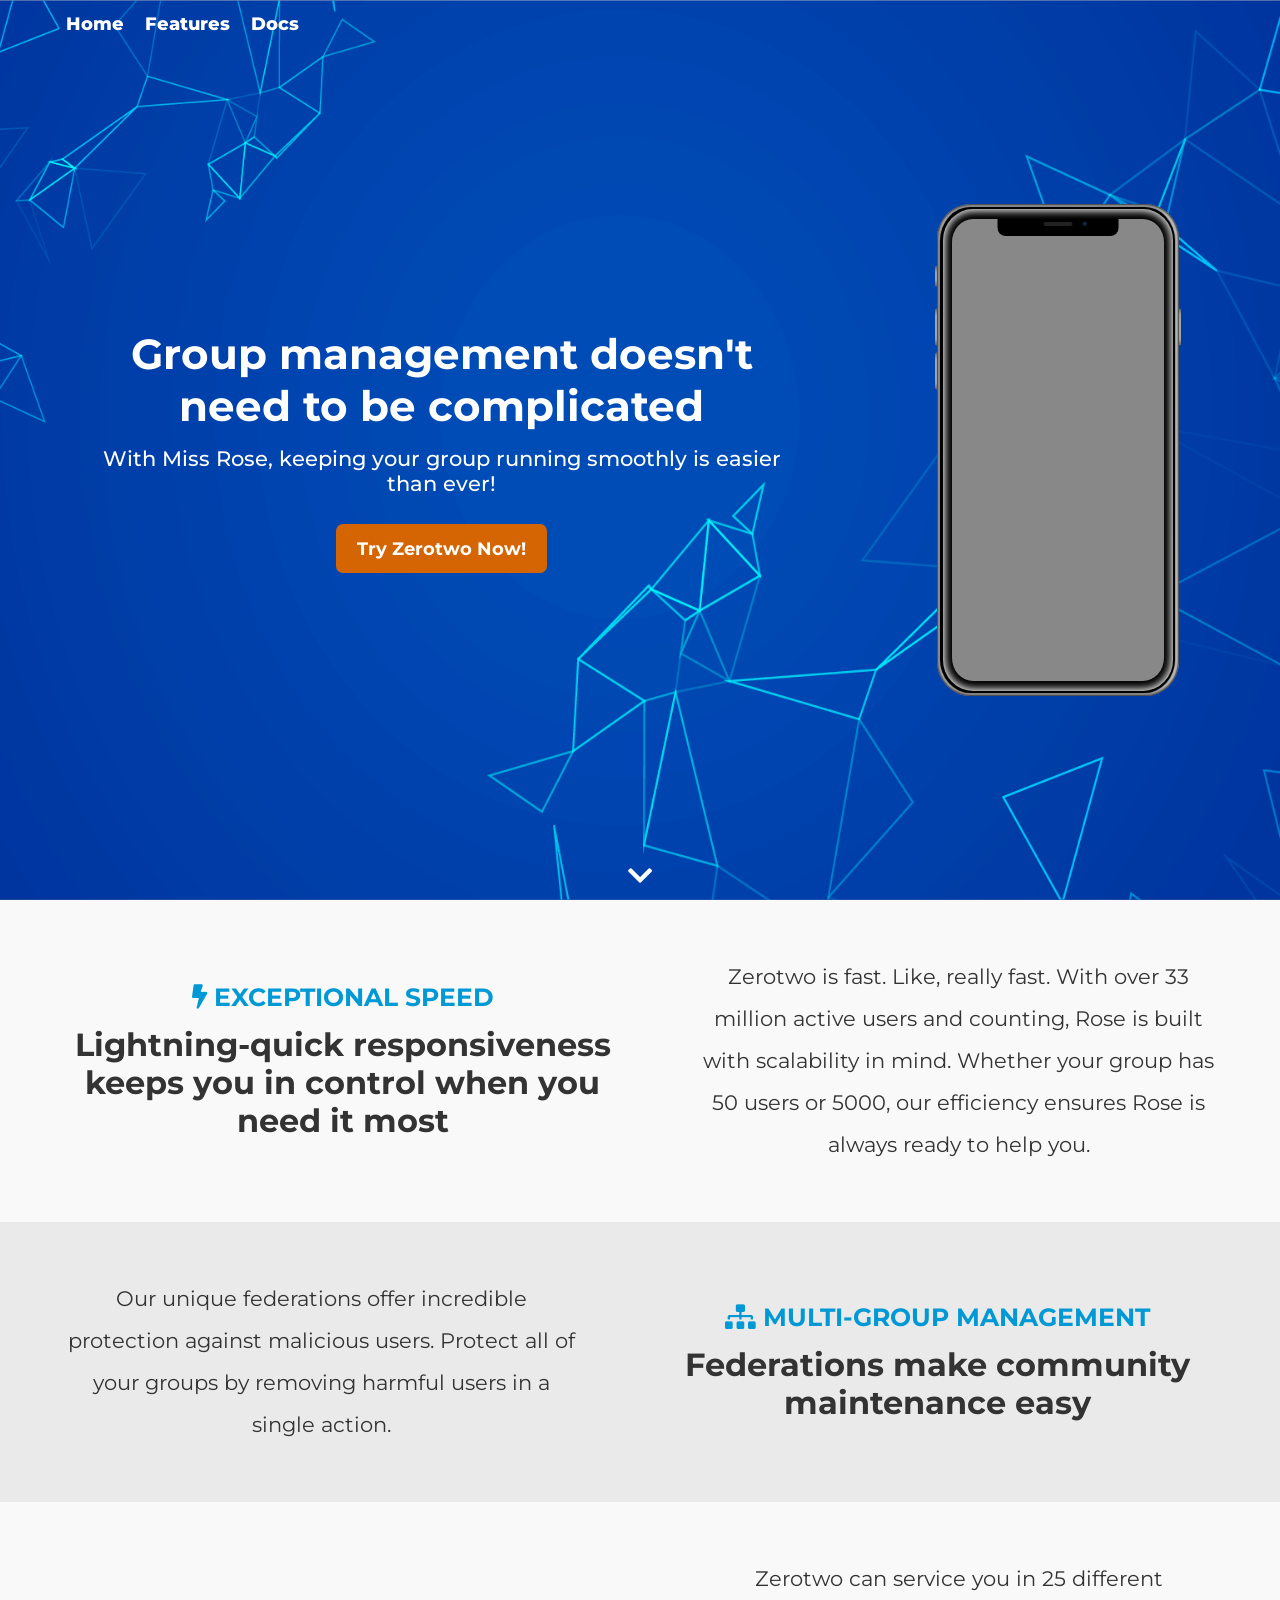
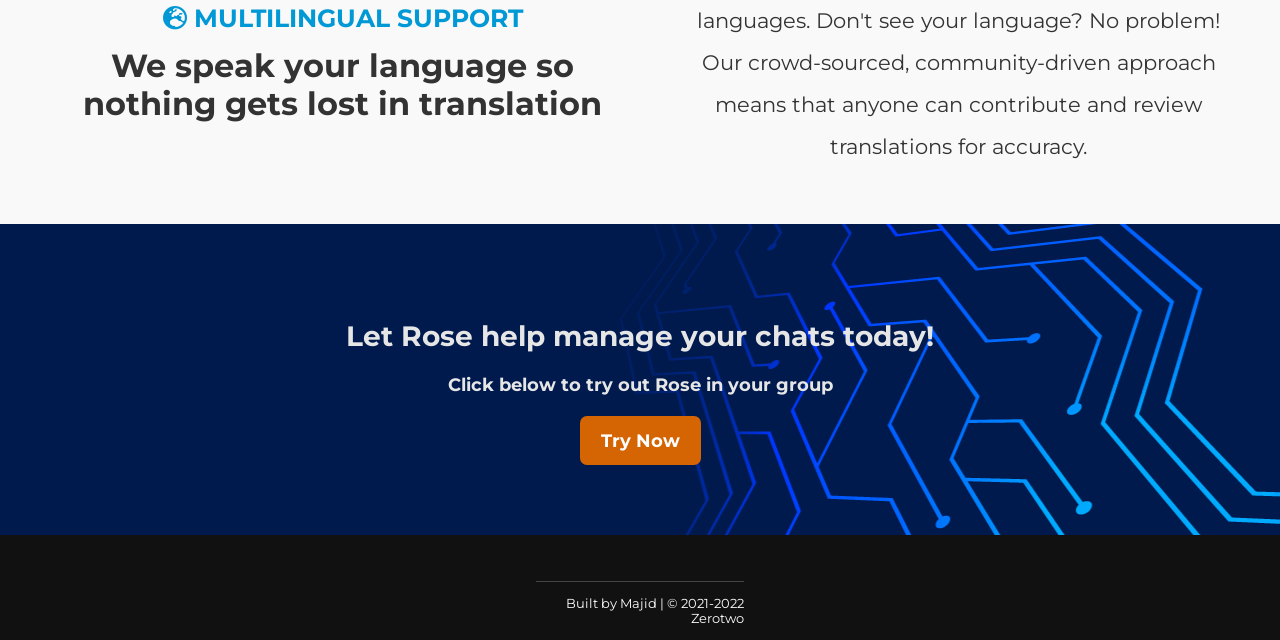
==== commit 20e22b6d: "Update index.html" ====
--- a/index.html
+++ b/index.html
@@ -12,7 +12,7 @@
     <link rel="stylesheet" href="/css/objective.css">
     <link rel="stylesheet" href="/css/iphonex.css">
     <link rel="stylesheet" href="https://cdnjs.cloudflare.com/ajax/libs/font-awesome/5.10.2/css/all.min.css">
-    <title>Miss Rose</title>
+    <title>Zerotwo</title>
 </head><body><header class="site-header">
     <div class="container">
         <nav class="navbar">
@@ -46,7 +46,7 @@
         <div class="col-6">
             <h1 class="splash-title">Group management doesn&#39;t need to be complicated</h1>
             <h2 class="splash-desc">With Miss Rose, keeping your group running smoothly is easier than ever!</h2>
-            <a href="https://telegram.me/MissRose_bot?startgroup=botstart" class="btn">Try Rose Now!</a>
+            <a href="https://telegram.me/Misszero_bot?startgroup=botstart" class="btn">Try Zerotwo Now!</a>
         </div>
         <div class="col-3">
             
@@ -85,7 +85,7 @@
             <h5 class="promo-subtitle">Lightning-quick responsiveness keeps you in control when you need it most</h5>
         </div>
         <div class="col-5 promo-description promo-right">
-            <p>Rose is fast. Like, really fast. With over 33 million active users and counting, Rose is built with scalability in mind. Whether your group has 50 users or 5000, our efficiency ensures Rose is always ready to help you.</p>
+            <p>Zerotwo is fast. Like, really fast. With over 33 million active users and counting, Rose is built with scalability in mind. Whether your group has 50 users or 5000, our efficiency ensures Rose is always ready to help you.</p>
         </div>
     </div>
 </section>
@@ -111,7 +111,7 @@
             <h5 class="promo-subtitle">We speak your language so nothing gets lost in translation</h5>
         </div>
         <div class="col-5 promo-description promo-right">
-            <p>Rose can service you in 25 different languages. Don&#39;t see your language? No problem! Our crowd-sourced, community-driven approach means that anyone can contribute and review translations for accuracy.</p>
+            <p>Zerotwo can service you in 25 different languages. Don&#39;t see your language? No problem! Our crowd-sourced, community-driven approach means that anyone can contribute and review translations for accuracy.</p>
         </div>
     </div>
 </section>
@@ -136,11 +136,11 @@
     <div class="container">
         <div class="row footer-row">
             <div class="footer-logo">
-                <a href="https://t.me/RoseSupportChannel" target="_blank"><img src="/img/logo/join_us_logo.svg" alt=""></a>
+                <a href="https://t.me/ZerotwoSupport" target="_blank"><img src="/img/logo/join_us_logo.svg" alt=""></a>
                 
         <div class="site-copyright">
             <p></p>
-            <p><a href="#">Built by Duality Designs</a> | © 2018-2020 Miss Rose</p>
+            <p><a href="#">Built by Majid</a> | © 2021-2022 Zerotwo</p>
         </div>
     </div>
 </footer>
